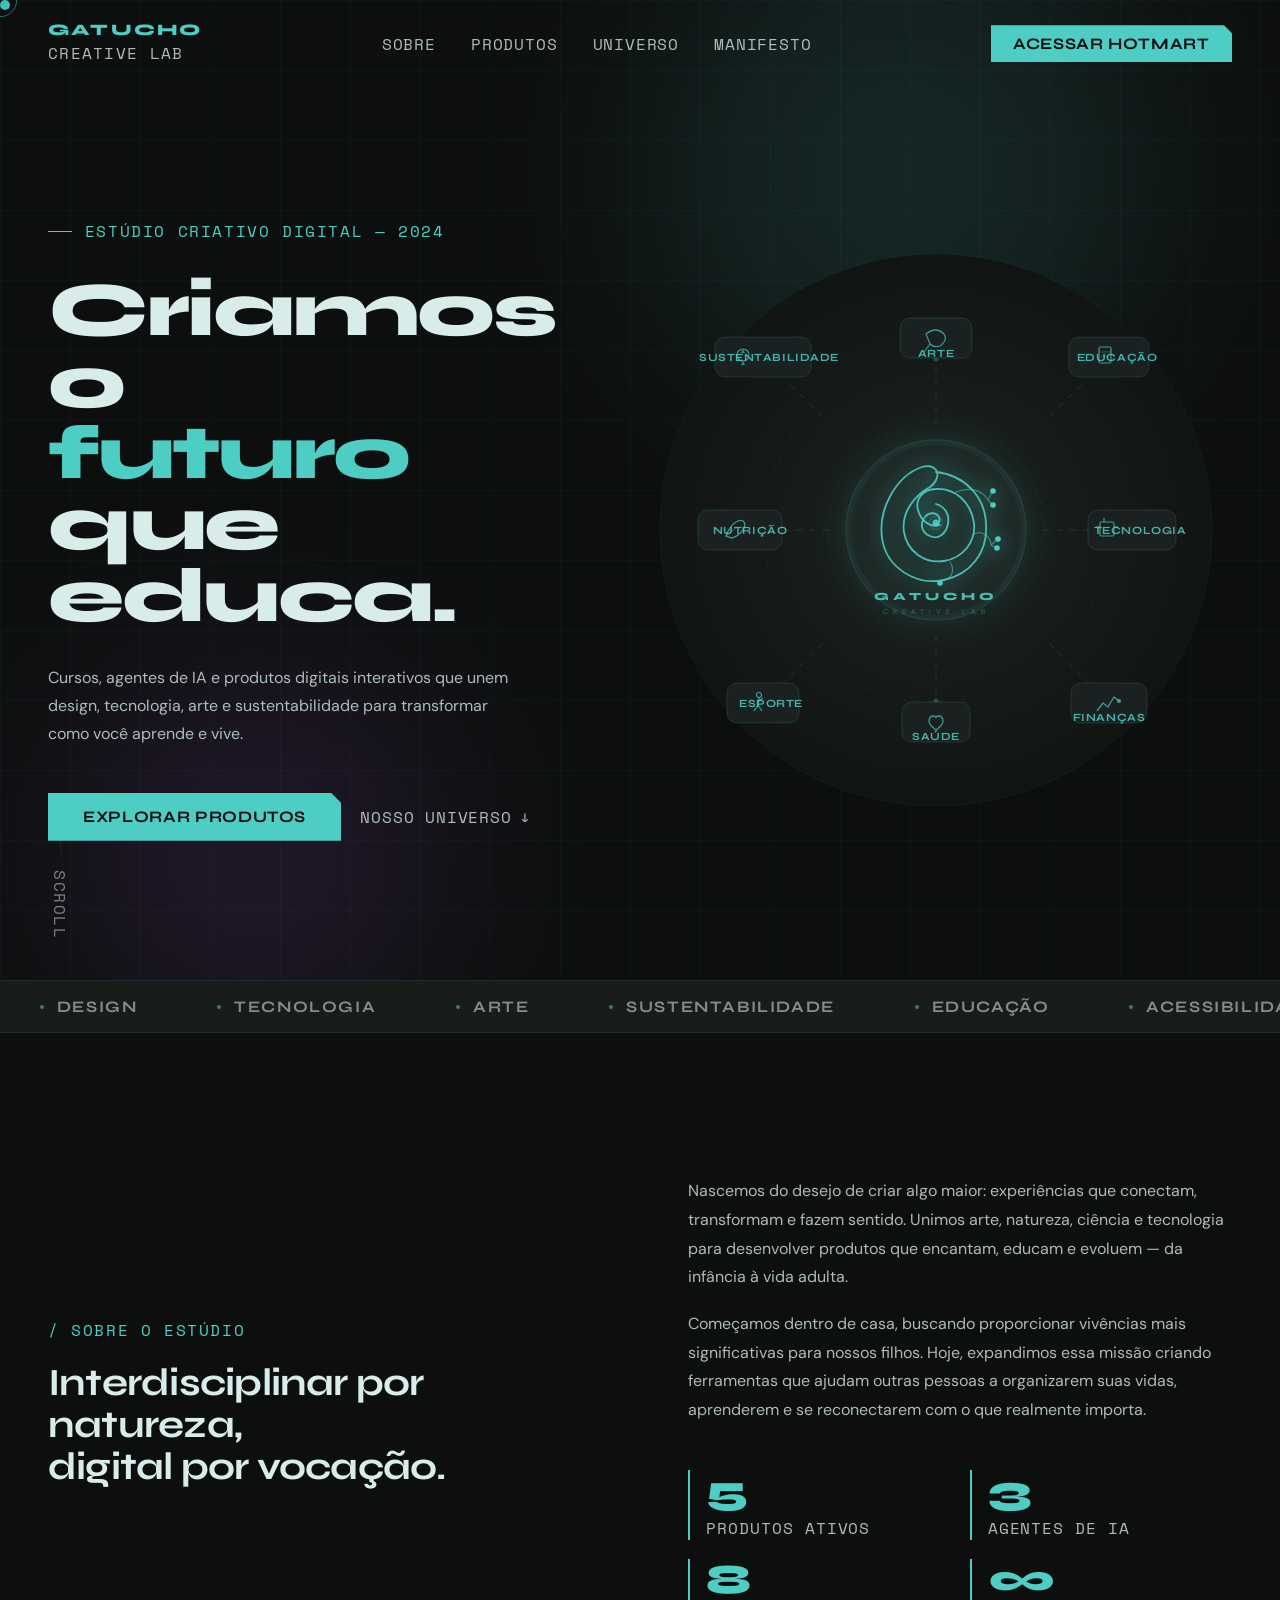
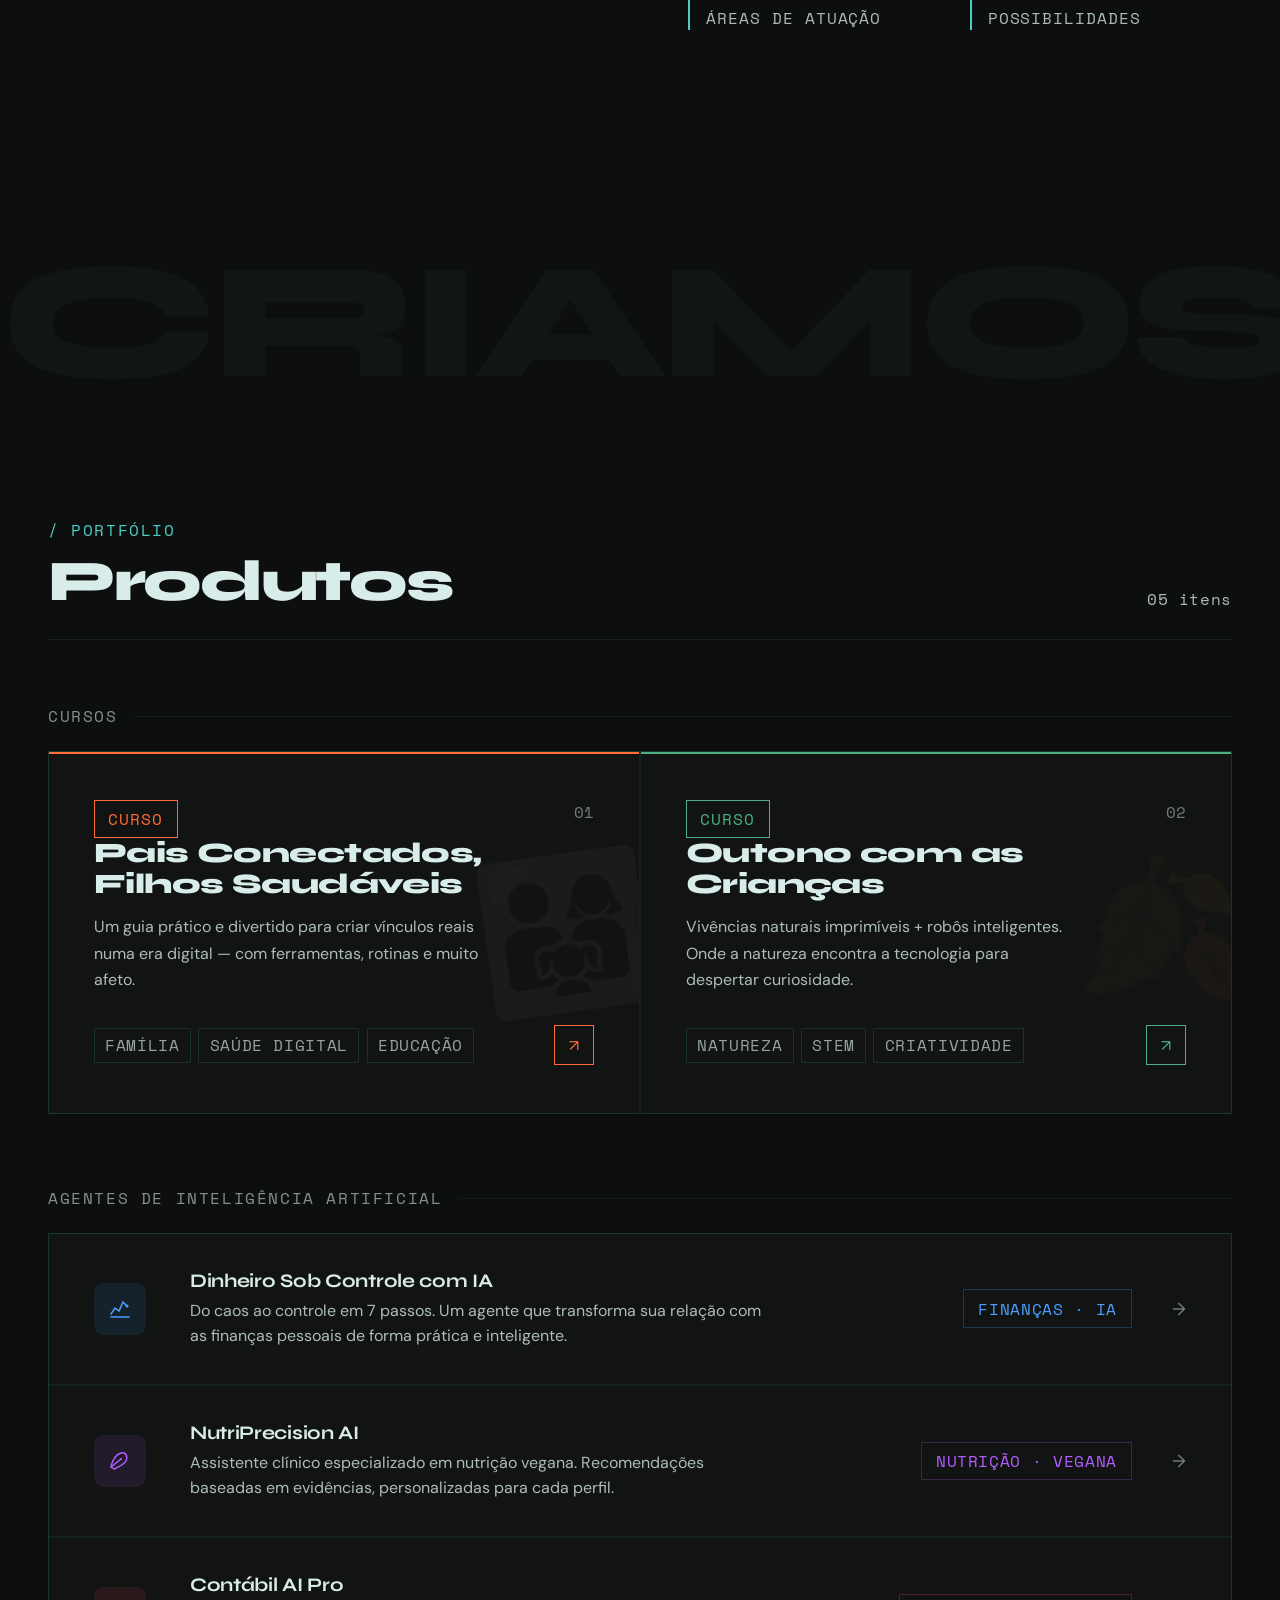
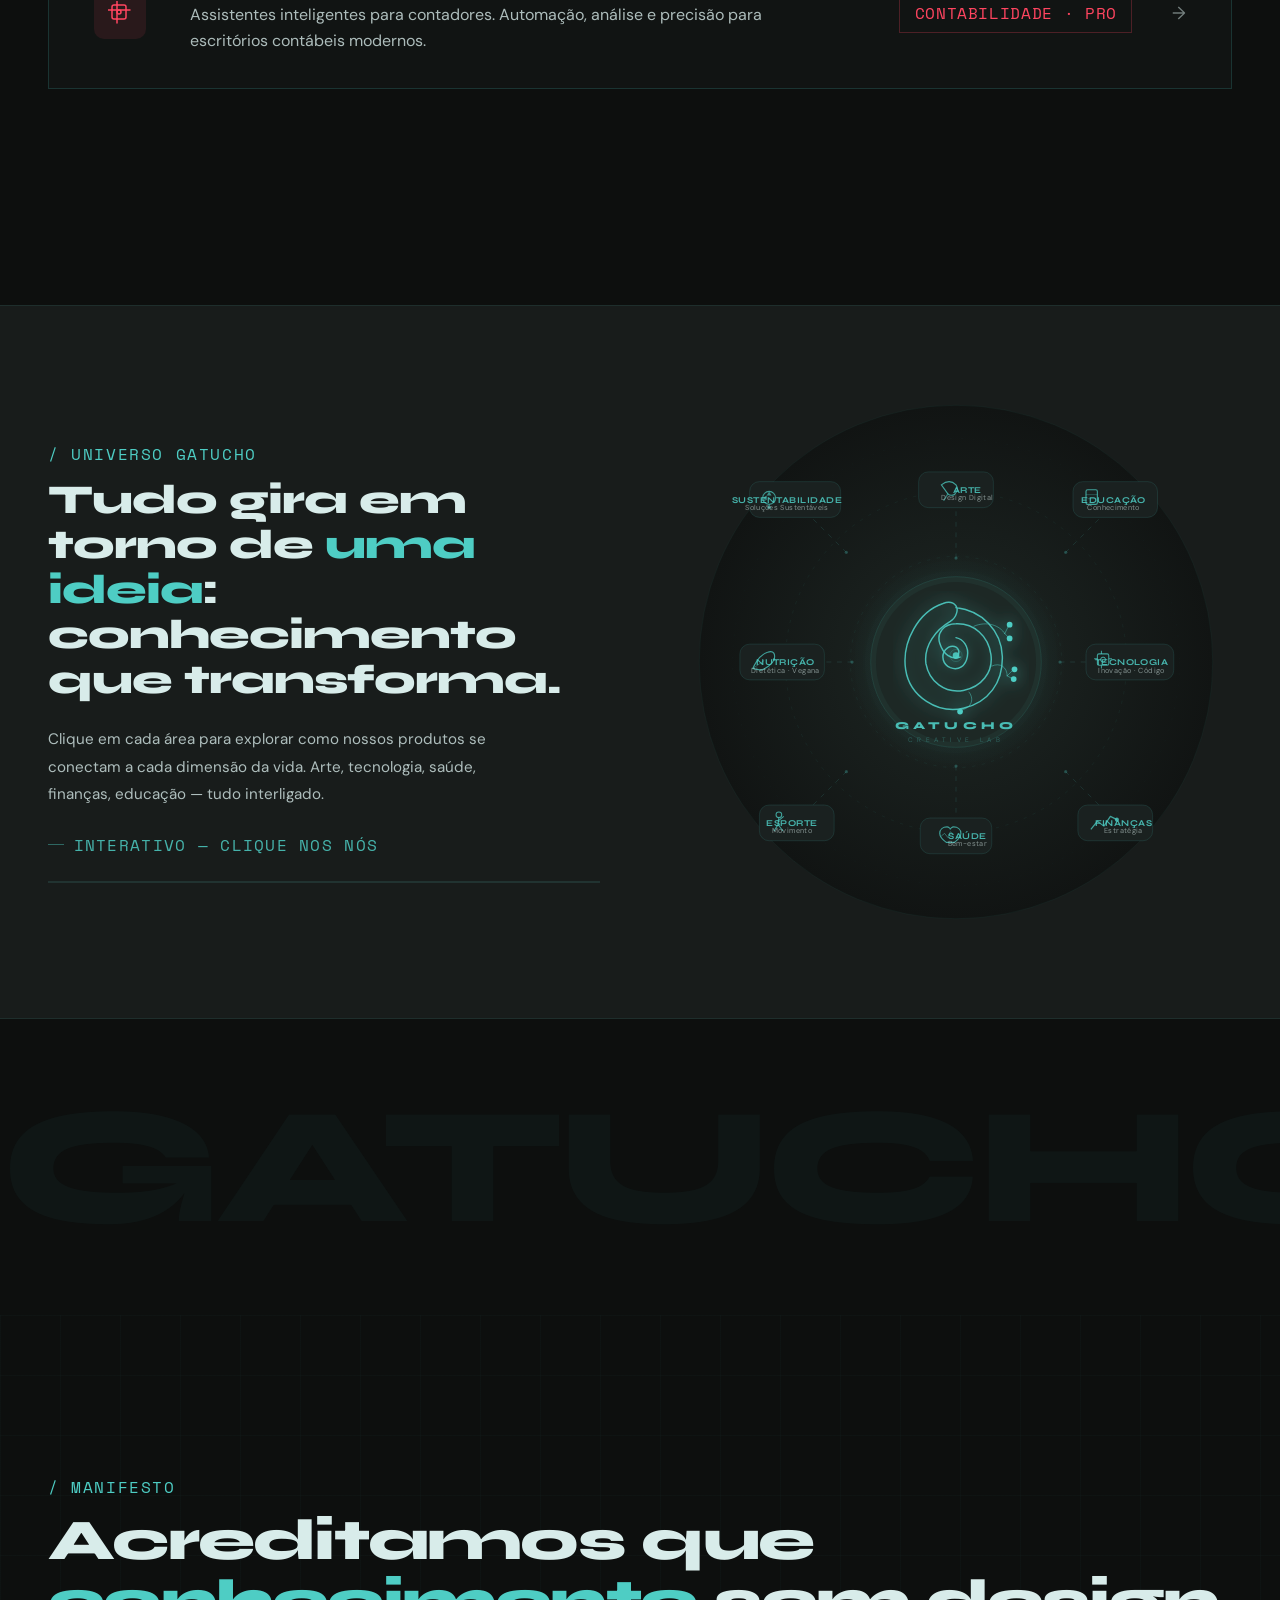
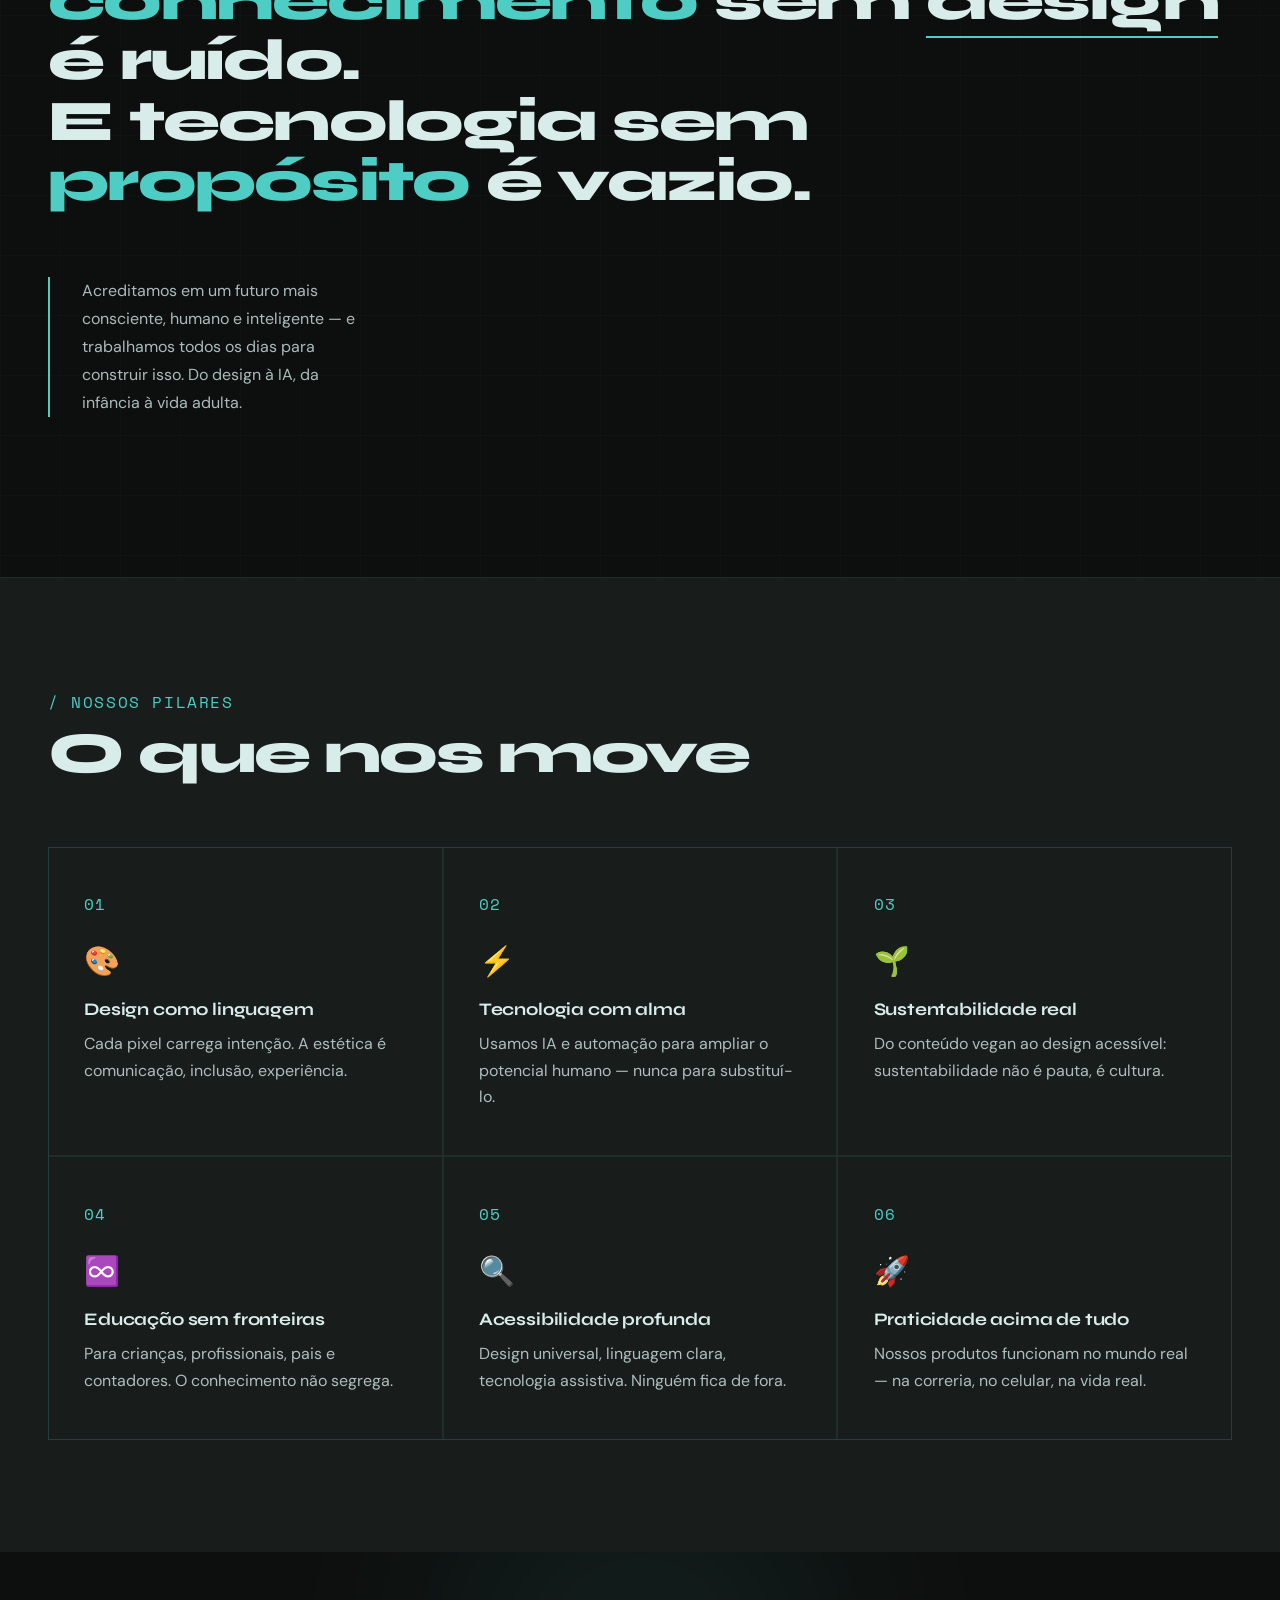
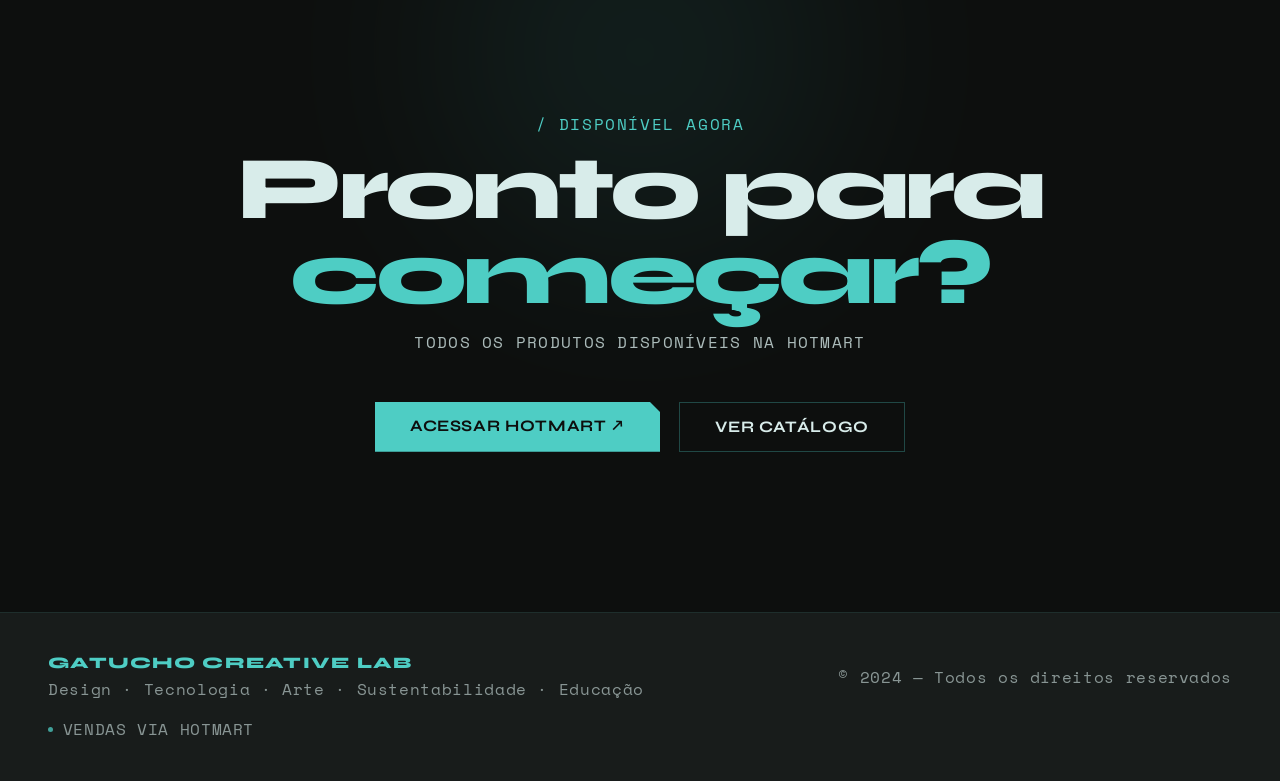
==== index.html @ 3cdfa5bd "Add files via upload" ====
<!DOCTYPE html>
<html lang="pt-BR">
<head>
<meta charset="UTF-8">
<meta name="viewport" content="width=device-width, initial-scale=1.0">
<link rel="icon" type="image/svg+xml" href="favicon.svg">
<title>Gatucho Creative Lab — Design · Tecnologia · Educação</title>
<link href="https://fonts.googleapis.com/css2?family=Syne:wght@400;600;700;800&family=DM+Sans:ital,opsz,wght@0,9..40,300;0,9..40,400;0,9..40,500;1,9..40,300&family=Space+Mono:wght@400;700&display=swap" rel="stylesheet">
<link rel="stylesheet" href="style.css">
<link rel="stylesheet" href="admin.css">
</head>
<body>

<!-- CURSOR -->
<div id="cur"></div>
<div id="cur-ring"></div>

<!-- NAV -->
<nav id="nav">
  <a href="#" class="nav-logo">
    <span class="nav-logo-name">Gatucho</span>
    <span class="nav-logo-sub">Creative Lab</span>
  </a>
  <ul class="nav-links">
    <li><a href="#sobre">Sobre</a></li>
    <li><a href="#produtos">Produtos</a></li>
    <li><a href="#universo">Universo</a></li>
    <li><a href="#manifesto">Manifesto</a></li>
  </ul>
  <a href="https://hotmart.com/pt-br/club/gatucho-estudio-criativo" target="_blank" class="nav-cta">Acessar Hotmart</a>
</nav>

<!-- ═══════════════════════════════════════ HERO ═══ -->
<section class="hero">
  <div class="hero-orb hero-orb-1"></div>
  <div class="hero-orb hero-orb-2"></div>

  <div class="hero-text">
    <p class="hero-eyebrow">Estúdio Criativo Digital — 2024</p>
    <h1 class="hero-h1">
      Criamos o<br>
      <em>futuro</em>
      que educa.
    </h1>
    <p class="hero-p">Cursos, agentes de IA e produtos digitais interativos que unem design, tecnologia, arte e sustentabilidade para transformar como você aprende e vive.</p>
    <div class="hero-actions">
      <a href="#produtos" class="btn-primary">Explorar Produtos</a>
      <a href="#universo" class="btn-ghost">Nosso Universo</a>
    </div>
  </div>

  <!-- HERO MINI ORBITAL -->
  <div class="hero-orbital-wrap">
    <svg viewBox="0 0 560 560" xmlns="http://www.w3.org/2000/svg" id="heroSvg">
      <defs>
        <filter id="hglow"><feGaussianBlur stdDeviation="10" result="b"/><feMerge><feMergeNode in="b"/><feMergeNode in="SourceGraphic"/></feMerge></filter>
        <filter id="hglow2"><feGaussianBlur stdDeviation="16" result="b"/><feMerge><feMergeNode in="b"/><feMergeNode in="SourceGraphic"/></feMerge></filter>
        <radialGradient id="hbg" cx="50%" cy="50%" r="50%">
          <stop offset="0%" stop-color="#1c2421"/>
          <stop offset="100%" stop-color="#111413"/>
        </radialGradient>
        <radialGradient id="hglow-r" cx="50%" cy="50%" r="50%">
          <stop offset="0%" stop-color="#4ECDC4" stop-opacity=".12"/>
          <stop offset="100%" stop-color="#4ECDC4" stop-opacity="0"/>
        </radialGradient>
      </defs>

      <circle cx="280" cy="280" r="276" fill="url(#hbg)" stroke="rgba(78,205,196,.06)" stroke-width="1"/>
      <circle cx="280" cy="280" r="108" class="o-ring o-ring-pulse"/>
      <circle cx="280" cy="280" r="172" class="o-ring o-ring-pulse2"/>
      <circle cx="280" cy="280" r="230" fill="none" stroke="rgba(78,205,196,.03)" stroke-width="1" stroke-dasharray="2 10"/>
      <circle cx="280" cy="280" r="116" fill="url(#hglow-r)"/>

      <!-- circuit lines hero — 8 nodes -->
      <line x1="280" y1="174" x2="280" y2="112" class="o-circ-line flow" id="hl0"/>
      <circle cx="280" cy="109" r="2.5" class="o-circ-dot o-blink" id="hd0"/>
      <line x1="394" y1="166" x2="440" y2="120" class="o-circ-line flow" id="hl1"/>
      <circle cx="442" cy="118" r="2.5" class="o-circ-dot o-blink" id="hd1" style="animation-delay:.4s"/>
      <line x1="388" y1="280" x2="450" y2="280" class="o-circ-line flow" id="hl2"/>
      <circle cx="453" cy="280" r="2.5" class="o-circ-dot o-blink" id="hd2" style="animation-delay:.8s"/>
      <line x1="394" y1="394" x2="440" y2="440" class="o-circ-line flow" id="hl3"/>
      <circle cx="442" cy="442" r="2.5" class="o-circ-dot o-blink" id="hd3" style="animation-delay:1.2s"/>
      <line x1="280" y1="386" x2="280" y2="448" class="o-circ-line flow" id="hl4"/>
      <circle cx="280" cy="451" r="2.5" class="o-circ-dot o-blink" id="hd4" style="animation-delay:1.6s"/>
      <line x1="166" y1="394" x2="120" y2="440" class="o-circ-line flow" id="hl5"/>
      <circle cx="118" cy="442" r="2.5" class="o-circ-dot o-blink" id="hd5" style="animation-delay:2s"/>
      <line x1="172" y1="280" x2="110" y2="280" class="o-circ-line flow" id="hl6"/>
      <circle cx="107" cy="280" r="2.5" class="o-circ-dot o-blink" id="hd6" style="animation-delay:2.4s"/>
      <line x1="166" y1="166" x2="120" y2="120" class="o-circ-line flow" id="hl7"/>
      <circle cx="118" cy="118" r="2.5" class="o-circ-dot o-blink" id="hd7" style="animation-delay:2.8s"/>

      <!-- 8 mini nodes on hero — clickable, link to orbital section -->
      <!-- Arte top -->
      <g class="node-g" data-id="0" id="hn0" transform="translate(280,88)" onclick="goOrbital(0)">
        <rect x="-36" y="-20" width="72" height="40" rx="10" class="node-pill"/>
        <!-- brush -->
        <path d="M-10,-4 Q0,-12 8,-4 Q12,2 4,8 Q-2,10 -6,6 Z" fill="none" stroke="#4ECDC4" stroke-width="1.2" opacity=".7"/>
        <line x1="-6" y1="6" x2="-12" y2="14" stroke="#4ECDC4" stroke-width="1.4" stroke-linecap="round" opacity=".5"/>
        <text x="0" y="19" class="node-lbl" font-size="7.5">Arte</text>
      </g>
      <!-- Educação top-right -->
      <g class="node-g" data-id="1" id="hn1" transform="translate(453,107)" onclick="goOrbital(1)">
        <rect x="-40" y="-20" width="80" height="40" rx="10" class="node-pill"/>
        <rect x="-10" y="-10" width="12" height="16" rx="1.5" fill="none" stroke="#4ECDC4" stroke-width="1.2" opacity=".7"/>
        <line x1="-10" y1="-5" x2="2" y2="-5" stroke="#4ECDC4" stroke-width=".8" opacity=".4"/>
        <line x1="-8" y1="-1" x2="0" y2="-1" stroke="#4ECDC4" stroke-width=".8" opacity=".4"/>
        <text x="8" y="4" class="node-lbl" font-size="7.5">Educação</text>
      </g>
      <!-- Tecnologia right -->
      <g class="node-g" data-id="2" id="hn2" transform="translate(476,280)" onclick="goOrbital(2)">
        <rect x="-44" y="-20" width="88" height="40" rx="10" class="node-pill"/>
        <rect x="-32" y="-8" width="14" height="14" rx="1.5" fill="none" stroke="#4ECDC4" stroke-width="1.2" opacity=".7"/>
        <line x1="-36" y1="-3" x2="-32" y2="-3" stroke="#4ECDC4" stroke-width="1.2" opacity=".7"/>
        <line x1="-18" y1="-3" x2="-14" y2="-3" stroke="#4ECDC4" stroke-width="1.2" opacity=".7"/>
        <line x1="-28" y1="-12" x2="-28" y2="-8" stroke="#4ECDC4" stroke-width="1.2" opacity=".7"/>
        <text x="8" y="4" class="node-lbl" font-size="7">Tecnologia</text>
      </g>
      <!-- Finanças bottom-right -->
      <g class="node-g" data-id="3" id="hn3" transform="translate(453,453)" onclick="goOrbital(3)">
        <rect x="-38" y="-20" width="76" height="40" rx="10" class="node-pill"/>
        <polyline points="-12,8 -6,0 -1,4 5,-6 10,-2" fill="none" stroke="#4ECDC4" stroke-width="1.3" stroke-linejoin="round" opacity=".7"/>
        <circle cx="10" cy="-2" r="2" fill="#4ECDC4" opacity=".7"/>
        <text x="0" y="18" class="node-lbl" font-size="7.5">Finanças</text>
      </g>
      <!-- Saúde bottom -->
      <g class="node-g" data-id="4" id="hn4" transform="translate(280,472)" onclick="goOrbital(4)">
        <rect x="-34" y="-20" width="68" height="40" rx="10" class="node-pill"/>
        <path d="M0,8 C0,8 -7,3 -7,-1 C-7,-4 -5,-6 -2,-6 C-1,-6 0,-5 0,-4 C0,-5 1,-6 2,-6 C5,-6 7,-4 7,-1 C7,3 0,8 0,8Z" fill="none" stroke="#4ECDC4" stroke-width="1.3" opacity=".7"/>
        <text x="0" y="18" class="node-lbl" font-size="7.5">Saúde</text>
      </g>
      <!-- Esporte bottom-left -->
      <g class="node-g" data-id="5" id="hn5" transform="translate(107,453)" onclick="goOrbital(5)">
        <rect x="-36" y="-20" width="72" height="40" rx="10" class="node-pill"/>
        <circle cx="-4" cy="-8" r="2.5" fill="none" stroke="#4ECDC4" stroke-width="1.2" opacity=".7"/>
        <line x1="-4" y1="-5.5" x2="-5" y2="2" stroke="#4ECDC4" stroke-width="1.3" opacity=".7"/>
        <line x1="-5" y1="2" x2="-9" y2="8" stroke="#4ECDC4" stroke-width="1.3" opacity=".7"/>
        <line x1="-5" y1="2" x2="-1" y2="8" stroke="#4ECDC4" stroke-width="1.3" opacity=".7"/>
        <line x1="-4" y1="-2" x2="0" y2="-5" stroke="#4ECDC4" stroke-width="1.3" opacity=".7"/>
        <text x="8" y="4" class="node-lbl" font-size="7.5">Esporte</text>
      </g>
      <!-- Nutrição left -->
      <g class="node-g" data-id="6" id="hn6" transform="translate(84,280)" onclick="goOrbital(6)">
        <rect x="-42" y="-20" width="84" height="40" rx="10" class="node-pill"/>
        <path d="M-14,6 C-14,6 -10,-6 -2,-9 C4,-11 6,-7 4,-2 C2,3 -4,7 -8,8 Z" fill="none" stroke="#4ECDC4" stroke-width="1.3" opacity=".7"/>
        <line x1="-14" y1="6" x2="-4" y2="-2" stroke="#4ECDC4" stroke-width=".9" opacity=".5"/>
        <text x="10" y="4" class="node-lbl" font-size="7">Nutrição</text>
      </g>
      <!-- Sustentabilidade top-left -->
      <g class="node-g" data-id="7" id="hn7" transform="translate(107,107)" onclick="goOrbital(7)">
        <rect x="-48" y="-20" width="96" height="40" rx="10" class="node-pill"/>
        <circle cx="-20" cy="-2" r="6" fill="none" stroke="#4ECDC4" stroke-width="1.2" opacity=".7"/>
        <path d="M-20,-8 L-18,-4 L-22,-4 Z" fill="#4ECDC4" opacity=".6"/>
        <path d="M-20,4 L-22,8 L-18,8 Z" fill="#4ECDC4" opacity=".6"/>
        <text x="6" y="4" class="node-lbl" font-size="6.5">Sustentabilidade</text>
      </g>

      <!-- CENTER LOGO -->
      <g class="logo-float" id="heroLogo">
        <circle cx="280" cy="280" r="90" class="logo-shell-c"/>
        <circle cx="280" cy="280" r="88" fill="none" stroke="rgba(78,205,196,.05)" stroke-width="6"/>
        <circle cx="280" cy="280" r="95" fill="#4ECDC4" opacity=".03" filter="url(#hglow2)"/>

        <g transform="translate(280,274)" filter="url(#hglow)">
          <path d="M0,-52 C28,-49 49,-28 50,0 C52,28 35,50 8,56 C-21,62 -50,43 -54,14 C-58,-15 -40,-48 -14,-57 C-7,-59 -3,-58 0,-54 C3,-50 1,-42 -6,-37 C-21,-29 -35,-12 -32,8 C-29,27 -12,40 8,37 C27,34 40,18 38,-1 C35,-22 19,-36 0,-35 C-13,-35 -21,-25 -18,-14 C-15,-3 -6,4 4,1" class="logo-p"/>
          <path d="M20,-32 C35,-38 47,-33 52,-24 M52,-24 L57,-19 M52,-24 L56,-32" class="logo-p-t"/>
          <circle cx="57" cy="-19" r="2.8" class="logo-dot-c"/>
          <circle cx="57" cy="-33" r="2.8" class="logo-dot-c"/>
          <path d="M38,10 C47,6 54,12 55,21 M55,21 L60,24 M55,21 L61,16" class="logo-p-t"/>
          <circle cx="61" cy="24" r="2.8" class="logo-dot-c"/>
          <circle cx="62" cy="15" r="2.8" class="logo-dot-c"/>
          <path d="M14,38 C20,47 15,56 5,57" class="logo-p-t"/>
          <circle cx="4" cy="59" r="2.8" class="logo-dot-c"/>
          <path d="M0,-20 C8,-18 14,-10 12,0 C10,10 2,16 -6,12 C-14,9 -17,0 -11,-7 C-7,-12 0,-12 3,-7 C5,-3 2,1 -1,1" class="logo-p" opacity=".55"/>
          <circle cx="0" cy="-1" r="3.5" fill="#4ECDC4" opacity=".9"/>
          <circle cx="0" cy="-1" r="6.5" fill="none" stroke="#4ECDC4" stroke-width=".7" opacity=".35"/>
        </g>
        <text x="280" y="350" text-anchor="middle" font-family="Syne,sans-serif" font-weight="800" font-size="11" fill="#4ECDC4" letter-spacing="4" opacity=".9">GATUCHO</text>
        <text x="280" y="364" text-anchor="middle" font-family="DM Sans,sans-serif" font-weight="300" font-size="7" fill="#4ECDC4" letter-spacing="5" opacity=".45">CREATIVE LAB</text>
      </g>
    </svg>
  </div>

  <div class="scroll-cue">
    <div class="scroll-bar"></div>
    <span>Scroll</span>
  </div>
</section>

<!-- ═══════ MARQUEE ═══ -->
<div class="marquee">
  <div class="marquee-track">
    <span class="mq-item"><span class="mq-dot"></span>Design</span>
    <span class="mq-item"><span class="mq-dot"></span>Tecnologia</span>
    <span class="mq-item"><span class="mq-dot"></span>Arte</span>
    <span class="mq-item"><span class="mq-dot"></span>Sustentabilidade</span>
    <span class="mq-item"><span class="mq-dot"></span>Educação</span>
    <span class="mq-item"><span class="mq-dot"></span>Acessibilidade</span>
    <span class="mq-item"><span class="mq-dot"></span>Inovação</span>
    <span class="mq-item"><span class="mq-dot"></span>Inteligência Artificial</span>
    <span class="mq-item"><span class="mq-dot"></span>Nutrição</span>
    <span class="mq-item"><span class="mq-dot"></span>Finanças</span>
    <span class="mq-item"><span class="mq-dot"></span>Design</span>
    <span class="mq-item"><span class="mq-dot"></span>Tecnologia</span>
    <span class="mq-item"><span class="mq-dot"></span>Arte</span>
    <span class="mq-item"><span class="mq-dot"></span>Sustentabilidade</span>
    <span class="mq-item"><span class="mq-dot"></span>Educação</span>
    <span class="mq-item"><span class="mq-dot"></span>Acessibilidade</span>
    <span class="mq-item"><span class="mq-dot"></span>Inovação</span>
    <span class="mq-item"><span class="mq-dot"></span>Inteligência Artificial</span>
    <span class="mq-item"><span class="mq-dot"></span>Nutrição</span>
    <span class="mq-item"><span class="mq-dot"></span>Finanças</span>
  </div>
</div>

<!-- ═══════ ABOUT ═══ -->
<section class="about-section" id="sobre">
  <div class="section-wrap">
    <div class="about-grid">
      <div class="rev-l about-left">
        <p class="sec-label">/ sobre o estúdio</p>
        <h2 class="about-headline">Interdisciplinar por natureza,<br>digital por vocação.</h2>
      </div>
      <div class="rev">
        <div class="about-body">
          <p>Nascemos do desejo de criar algo maior: experiências que conectam, transformam e fazem sentido. Unimos arte, natureza, ciência e tecnologia para desenvolver produtos que encantam, educam e evoluem — da infância à vida adulta.</p>
          <p>Começamos dentro de casa, buscando proporcionar vivências mais significativas para nossos filhos. Hoje, expandimos essa missão criando ferramentas que ajudam outras pessoas a organizarem suas vidas, aprenderem e se reconectarem com o que realmente importa.</p>
        </div>
        <div class="stats">
          <div class="stat"><div class="stat-n">5</div><div class="stat-l">Produtos ativos</div></div>
          <div class="stat"><div class="stat-n">3</div><div class="stat-l">Agentes de IA</div></div>
          <div class="stat"><div class="stat-n">8</div><div class="stat-l">Áreas de atuação</div></div>
          <div class="stat"><div class="stat-n">∞</div><div class="stat-l">Possibilidades</div></div>
        </div>
      </div>
    </div>
  </div>
</section>

<!-- PARALLAX 1 -->
<div class="par-text" aria-hidden="true"><div class="par-inner" id="p1">CRIAMOS · EDUCAMOS · TRANSFORMAMOS ·</div></div>

<!-- ═══════ PRODUCTS ═══ -->
<section class="products-section" id="produtos">
  <div class="section-wrap">
    <div class="section-header rev">
      <div>
        <p class="sec-label">/ portfólio</p>
        <h2 class="sec-title">Produtos</h2>
      </div>
      <span class="sec-count">05 itens</span>
    </div>

    <!-- CURSOS -->
    <div class="products-group">
      <p class="group-label">Cursos</p>
      <div class="cursos-grid rev">
        <a href="https://hotmart.com/pt-br/club/gatucho-estudio-criativo/pais-conectados-filhos-saudaveis-um-guia-pratico-e-divertido/U96578138R?off=4kz82uzh" target="_blank" class="curso-card" data-c="pais">
          <div class="cc-bar" style="background:var(--col-pais)"></div>
          <div class="cc-top">
            <span class="cc-badge" style="color:var(--col-pais);border-color:var(--col-pais)">Curso</span>
            <span class="cc-num">01</span>
          </div>
          <div class="cc-emoji">👨‍👩‍👧</div>
          <div>
            <h3 class="cc-title">Pais Conectados,<br>Filhos Saudáveis</h3>
            <p class="cc-desc">Um guia prático e divertido para criar vínculos reais numa era digital — com ferramentas, rotinas e muito afeto.</p>
            <div class="cc-footer">
              <div class="cc-tags">
                <span class="tag">Família</span>
                <span class="tag">Saúde Digital</span>
                <span class="tag">Educação</span>
              </div>
              <div class="cc-arrow" style="border-color:var(--col-pais);color:var(--col-pais)">↗</div>
            </div>
          </div>
        </a>

        <a href="https://go.hotmart.com/T99527076O" target="_blank" class="curso-card" data-c="outono">
          <div class="cc-bar" style="background:var(--col-outono)"></div>
          <div class="cc-top">
            <span class="cc-badge" style="color:var(--col-outono);border-color:var(--col-outono)">Curso</span>
            <span class="cc-num">02</span>
          </div>
          <div class="cc-emoji">🍂</div>
          <div>
            <h3 class="cc-title">Outono com as Crianças</h3>
            <p class="cc-desc">Vivências naturais imprimíveis + robôs inteligentes. Onde a natureza encontra a tecnologia para despertar curiosidade.</p>
            <div class="cc-footer">
              <div class="cc-tags">
                <span class="tag">Natureza</span>
                <span class="tag">STEM</span>
                <span class="tag">Criatividade</span>
              </div>
              <div class="cc-arrow" style="border-color:var(--col-outono);color:var(--col-outono)">↗</div>
            </div>
          </div>
        </a>
      </div>
    </div>

    <!-- AGENTES -->
    <div class="products-group">
      <p class="group-label">Agentes de Inteligência Artificial</p>
      <div class="agentes-grid rev">

        <a href="https://go.hotmart.com/S105379989Y" target="_blank" class="agente-card" data-c="dinheiro">
          <div class="ag-icon" style="background:rgba(74,158,255,.1)">
            <svg viewBox="0 0 24 24" fill="none" stroke="#4A9EFF" stroke-width="1.5" stroke-linecap="round">
              <polyline points="3,17 7,11 11,14 15,5 19,9"/><circle cx="19" cy="9" r="1.5" fill="#4A9EFF" stroke="none"/>
              <line x1="3" y1="20" x2="21" y2="20"/>
            </svg>
          </div>
          <div>
            <div class="ag-name">Dinheiro Sob Controle com IA</div>
            <div class="ag-desc">Do caos ao controle em 7 passos. Um agente que transforma sua relação com as finanças pessoais de forma prática e inteligente.</div>
          </div>
          <span class="ag-badge" style="color:var(--col-dinheiro);border-color:rgba(74,158,255,.25)">Finanças · IA</span>
          <span class="ag-arrow">→</span>
        </a>

        <a href="https://go.hotmart.com/K105381213J" target="_blank" class="agente-card" data-c="nutri">
          <div class="ag-icon" style="background:rgba(180,94,255,.1)">
            <svg viewBox="0 0 24 24" fill="none" stroke="#B45EFF" stroke-width="1.5" stroke-linecap="round">
              <path d="M3,18 C3,18 5,6 13,4 C18,3 20,7 18,12 C16,16 10,18 6,20 Z"/>
              <line x1="3" y1="18" x2="13" y2="10"/>
              <circle cx="13" cy="10" r="1" fill="#B45EFF" stroke="none"/>
            </svg>
          </div>
          <div>
            <div class="ag-name">NutriPrecision AI</div>
            <div class="ag-desc">Assistente clínico especializado em nutrição vegana. Recomendações baseadas em evidências, personalizadas para cada perfil.</div>
          </div>
          <span class="ag-badge" style="color:var(--col-nutri);border-color:rgba(180,94,255,.25)">Nutrição · Vegana</span>
          <span class="ag-arrow">→</span>
        </a>

        <a href="https://go.hotmart.com/K105381900I" target="_blank" class="agente-card" data-c="contabil">
          <div class="ag-icon" style="background:rgba(255,69,96,.1)">
            <svg viewBox="0 0 24 24" fill="none" stroke="#FF4560" stroke-width="1.5" stroke-linecap="round">
              <rect x="4" y="4" width="14" height="14" rx="2"/>
              <line x1="4" y1="9" x2="18" y2="9"/><line x1="9" y1="4" x2="9" y2="18"/>
              <line x1="0" y1="9" x2="4" y2="9"/><line x1="18" y1="9" x2="22" y2="9"/>
              <line x1="9" y1="0" x2="9" y2="4"/><line x1="9" y1="18" x2="9" y2="22"/>
              <circle cx="11" cy="11" r="2" fill="none" stroke="#FF4560"/>
            </svg>
          </div>
          <div>
            <div class="ag-name">Contábil AI Pro</div>
            <div class="ag-desc">Assistentes inteligentes para contadores. Automação, análise e precisão para escritórios contábeis modernos.</div>
          </div>
          <span class="ag-badge" style="color:var(--col-contabil);border-color:rgba(255,69,96,.25)">Contabilidade · Pro</span>
          <span class="ag-arrow">→</span>
        </a>

      </div>
    </div>
  </div>
</section>

<!-- ═══════ ORBITAL UNIVERSE SECTION ═══ -->
<section class="orbital-section" id="universo">
  <div class="section-wrap">
    <div class="orbital-inner">

      <!-- LEFT TEXT -->
      <div class="rev-l">
        <p class="sec-label">/ universo gatucho</p>
        <h2 class="orbital-text" style="font-family:'Syne',sans-serif;font-weight:800;font-size:clamp(1.8rem,3.2vw,3.2rem);letter-spacing:-.025em;line-height:1.1;margin-bottom:1.5rem;">
          Tudo gira em torno de <em style="font-style:normal;color:var(--teal)">uma ideia</em>:<br>conhecimento que transforma.
        </h2>
        <p style="font-size:.95rem;line-height:1.8;color:var(--fg-dim);max-width:44ch;">Clique em cada área para explorar como nossos produtos se conectam a cada dimensão da vida. Arte, tecnologia, saúde, finanças, educação — tudo interligado.</p>
        <p class="orbital-hint">Interativo — clique nos nós</p>

        <!-- DRAWER (detail panel inside section) -->
        <div class="o-drawer" id="oDrawer">
          <div class="o-drawer-bar" id="oDrawerBar"></div>
          <span class="o-close" id="oClose">✕</span>
          <div class="o-drawer-inner" id="oDrawerInner"></div>
        </div>
      </div>

      <!-- RIGHT ORBITAL SVG (full) -->
      <div class="orbital-svg-wrap rev">
        <svg viewBox="0 0 640 640" xmlns="http://www.w3.org/2000/svg" id="mainSvg">
          <defs>
            <filter id="mglow"><feGaussianBlur stdDeviation="10" result="b"/><feMerge><feMergeNode in="b"/><feMergeNode in="SourceGraphic"/></feMerge></filter>
            <filter id="mglow2"><feGaussianBlur stdDeviation="18" result="b"/><feMerge><feMergeNode in="b"/><feMergeNode in="SourceGraphic"/></feMerge></filter>
            <radialGradient id="mbg" cx="50%" cy="50%" r="50%">
              <stop offset="0%" stop-color="#1e2724"/>
              <stop offset="100%" stop-color="#111413"/>
            </radialGradient>
            <radialGradient id="mhalo" cx="50%" cy="50%" r="50%">
              <stop offset="0%" stop-color="#4ECDC4" stop-opacity=".14"/>
              <stop offset="100%" stop-color="#4ECDC4" stop-opacity="0"/>
            </radialGradient>
          </defs>

          <circle cx="320" cy="320" r="316" fill="url(#mbg)" stroke="rgba(78,205,196,.06)" stroke-width="1"/>
          <circle cx="320" cy="320" r="130" class="o-ring o-ring-pulse"/>
          <circle cx="320" cy="320" r="210" class="o-ring o-ring-pulse2"/>
          <circle cx="320" cy="320" r="275" fill="none" stroke="rgba(78,205,196,.03)" stroke-width="1" stroke-dasharray="2 12"/>
          <circle cx="320" cy="320" r="136" fill="url(#mhalo)"/>

          <!-- CIRCUIT LINES main -->
          <line x1="320" y1="192" x2="320" y2="112" class="o-circ-line flow" id="ml0"/>
          <circle cx="320" cy="109" r="3" class="o-circ-dot o-blink" id="md0"/>
          <circle cx="320" cy="192" r="2" class="o-circ-dot" style="animation:dblink 2s .3s infinite"/>

          <line x1="455" y1="185" x2="514" y2="126" class="o-circ-line flow" id="ml1"/>
          <circle cx="516" cy="124" r="3" class="o-circ-dot o-blink" id="md1" style="animation-delay:.5s"/>
          <circle cx="455" cy="185" r="2" class="o-circ-dot" style="animation:dblink 2s .7s infinite"/>

          <line x1="448" y1="320" x2="528" y2="320" class="o-circ-line flow" id="ml2"/>
          <circle cx="531" cy="320" r="3" class="o-circ-dot o-blink" id="md2" style="animation-delay:1s"/>
          <circle cx="448" cy="320" r="2" class="o-circ-dot" style="animation:dblink 2s 1.1s infinite"/>

          <line x1="455" y1="455" x2="514" y2="514" class="o-circ-line flow" id="ml3"/>
          <circle cx="516" cy="516" r="3" class="o-circ-dot o-blink" id="md3" style="animation-delay:1.5s"/>
          <circle cx="455" cy="455" r="2" class="o-circ-dot" style="animation:dblink 2s 1.5s infinite"/>

          <line x1="320" y1="448" x2="320" y2="528" class="o-circ-line flow" id="ml4"/>
          <circle cx="320" cy="531" r="3" class="o-circ-dot o-blink" id="md4" style="animation-delay:2s"/>
          <circle cx="320" cy="448" r="2" class="o-circ-dot" style="animation:dblink 2s 1.9s infinite"/>

          <line x1="185" y1="455" x2="126" y2="514" class="o-circ-line flow" id="ml5"/>
          <circle cx="124" cy="516" r="3" class="o-circ-dot o-blink" id="md5" style="animation-delay:2.5s"/>
          <circle cx="185" cy="455" r="2" class="o-circ-dot" style="animation:dblink 2s 2.3s infinite"/>

          <line x1="192" y1="320" x2="112" y2="320" class="o-circ-line flow" id="ml6"/>
          <circle cx="109" cy="320" r="3" class="o-circ-dot o-blink" id="md6" style="animation-delay:3s"/>
          <circle cx="192" cy="320" r="2" class="o-circ-dot" style="animation:dblink 2s 2.7s infinite"/>

          <line x1="185" y1="185" x2="126" y2="126" class="o-circ-line flow" id="ml7"/>
          <circle cx="124" cy="124" r="3" class="o-circ-dot o-blink" id="md7" style="animation-delay:3.5s"/>
          <circle cx="185" cy="185" r="2" class="o-circ-dot" style="animation:dblink 2s 3.1s infinite"/>

          <!-- NODES main — 8 nodes, radius ~210 from center 320,320 -->
          <!-- Top: (320,110) -->
          <g class="node-g" data-id="0" id="mn0" transform="translate(320,108)">
            <rect x="-46" y="-22" width="92" height="44" rx="12" class="node-pill"/>
            <path d="M-18,-6 Q-8,-14 0,-6 Q4,0 -2,6 Q-7,8 -10,5 Z" fill="none" stroke="#4ECDC4" stroke-width="1.4" opacity=".75"/>
            <line x1="-10" y1="5" x2="-15" y2="13" stroke="#4ECDC4" stroke-width="1.6" stroke-linecap="round" opacity=".5"/>
            <text x="14" y="4" class="node-lbl">Arte</text>
            <text x="14" y="13" class="node-sub">Design Digital</text>
          </g>

          <!-- Top-right: (514,126) -->
          <g class="node-g" data-id="1" id="mn1" transform="translate(516,120)">
            <rect x="-52" y="-22" width="104" height="44" rx="12" class="node-pill"/>
            <rect x="-36" y="-12" width="14" height="18" rx="2" fill="none" stroke="#4ECDC4" stroke-width="1.4" opacity=".75"/>
            <line x1="-36" y1="-6" x2="-22" y2="-6" stroke="#4ECDC4" stroke-width=".9" opacity=".4"/>
            <line x1="-34" y1="-1" x2="-24" y2="-1" stroke="#4ECDC4" stroke-width=".9" opacity=".4"/>
            <line x1="-32" y1="4" x2="-26" y2="4" stroke="#4ECDC4" stroke-width=".9" opacity=".4"/>
            <text x="-2" y="4" class="node-lbl">Educação</text>
            <text x="-2" y="13" class="node-sub">Conhecimento</text>
          </g>

          <!-- Right: (530,320) -->
          <g class="node-g" data-id="2" id="mn2" transform="translate(534,320)">
            <rect x="-54" y="-22" width="108" height="44" rx="12" class="node-pill"/>
            <rect x="-40" y="-10" width="14" height="14" rx="2" fill="none" stroke="#4ECDC4" stroke-width="1.3" opacity=".75"/>
            <line x1="-44" y1="-4" x2="-40" y2="-4" stroke="#4ECDC4" stroke-width="1.3" opacity=".7"/>
            <line x1="-26" y1="-4" x2="-22" y2="-4" stroke="#4ECDC4" stroke-width="1.3" opacity=".7"/>
            <line x1="-35" y1="-14" x2="-35" y2="-10" stroke="#4ECDC4" stroke-width="1.3" opacity=".7"/>
            <line x1="-35" y1="4" x2="-35" y2="8" stroke="#4ECDC4" stroke-width="1.3" opacity=".7"/>
            <circle cx="-33" cy="-3" r="3" fill="none" stroke="#4ECDC4" stroke-width="1"/>
            <text x="2" y="4" class="node-lbl">Tecnologia</text>
            <text x="2" y="13" class="node-sub">Inovação · Código</text>
          </g>

          <!-- Bottom-right: (514,514) -->
          <g class="node-g" data-id="3" id="mn3" transform="translate(516,518)">
            <rect x="-46" y="-22" width="92" height="44" rx="12" class="node-pill"/>
            <polyline points="-30,8 -22,-2 -14,4 -6,-8 2,-4" fill="none" stroke="#4ECDC4" stroke-width="1.5" stroke-linejoin="round" opacity=".75"/>
            <circle cx="2" cy="-4" r="2.5" fill="#4ECDC4" opacity=".8"/>
            <text x="10" y="4" class="node-lbl">Finanças</text>
            <text x="10" y="13" class="node-sub">Estratégia</text>
          </g>

          <!-- Bottom: (320,530) -->
          <g class="node-g" data-id="4" id="mn4" transform="translate(320,534)">
            <rect x="-44" y="-22" width="88" height="44" rx="12" class="node-pill"/>
            <path d="M-12,8 C-12,8 -20,2 -20,-3 C-20,-8 -16,-11 -11,-11 C-9,-11 -7,-9 -7,-8 C-7,-9 -5,-11 -3,-11 C2,-11 6,-8 6,-3 C6,2 -2,8 -2,8 Z" fill="none" stroke="#4ECDC4" stroke-width="1.4" opacity=".75"/>
            <polyline points="-18,0 -14,-3 -10,2 -7,-5 -3,-2" fill="none" stroke="#4ECDC4" stroke-width=".9" opacity=".6"/>
            <text x="14" y="4" class="node-lbl">Saúde</text>
            <text x="14" y="13" class="node-sub">Bem-estar</text>
          </g>

          <!-- Bottom-left: (126,514) -->
          <g class="node-g" data-id="5" id="mn5" transform="translate(124,518)">
            <rect x="-46" y="-22" width="92" height="44" rx="12" class="node-pill"/>
            <circle cx="-22" cy="-10" r="3.5" fill="none" stroke="#4ECDC4" stroke-width="1.3" opacity=".75"/>
            <line x1="-22" y1="-6.5" x2="-23" y2="2" stroke="#4ECDC4" stroke-width="1.4" opacity=".75"/>
            <line x1="-23" y1="2" x2="-28" y2="10" stroke="#4ECDC4" stroke-width="1.4" opacity=".75"/>
            <line x1="-23" y1="2" x2="-17" y2="10" stroke="#4ECDC4" stroke-width="1.4" opacity=".75"/>
            <line x1="-22" y1="-3" x2="-16" y2="-8" stroke="#4ECDC4" stroke-width="1.4" opacity=".75"/>
            <text x="-6" y="4" class="node-lbl">Esporte</text>
            <text x="-6" y="13" class="node-sub">Movimento</text>
          </g>

          <!-- Left: (110,320) -->
          <g class="node-g" data-id="6" id="mn6" transform="translate(106,320)">
            <rect x="-52" y="-22" width="104" height="44" rx="12" class="node-pill"/>
            <path d="M-36,8 C-36,8 -30,-8 -18,-12 C-10,-15 -8,-9 -10,-3 C-12,3 -20,8 -26,10 Z" fill="none" stroke="#4ECDC4" stroke-width="1.4" opacity=".75"/>
            <line x1="-36" y1="8" x2="-22" y2="-2" stroke="#4ECDC4" stroke-width="1" opacity=".5"/>
            <circle cx="-10" cy="-3" r="1.5" fill="#4ECDC4" opacity=".6"/>
            <text x="4" y="4" class="node-lbl">Nutrição</text>
            <text x="4" y="13" class="node-sub">Dietética · Vegana</text>
          </g>

          <!-- Top-left: (126,126) -->
          <g class="node-g" data-id="7" id="mn7" transform="translate(122,120)">
            <rect x="-56" y="-22" width="112" height="44" rx="12" class="node-pill"/>
            <circle cx="-32" cy="-2" r="8" fill="none" stroke="#4ECDC4" stroke-width="1.3" opacity=".7"/>
            <path d="M-32,-10 L-29,-5 L-35,-5 Z" fill="#4ECDC4" opacity=".65"/>
            <path d="M-32,6 L-35,11 L-29,11 Z" fill="#4ECDC4" opacity=".65"/>
            <path d="M-40,-2 L-35,1 L-35,-5 Z" fill="#4ECDC4" opacity=".65"/>
            <text x="-10" y="4" class="node-lbl">Sustentabilidade</text>
            <text x="-10" y="13" class="node-sub">Soluções Sustentáveis</text>
          </g>

          <!-- CENTER LOGO (main) -->
          <g class="logo-float" id="mainLogo" style="cursor:pointer" onclick="openManifesto()">
            <circle cx="320" cy="320" r="105" class="logo-shell-c"/>
            <circle cx="320" cy="320" r="102" fill="none" stroke="rgba(78,205,196,.05)" stroke-width="7"/>
            <circle cx="320" cy="320" r="112" fill="#4ECDC4" opacity=".025" filter="url(#mglow2)"/>

            <g transform="translate(320,313)" filter="url(#mglow)">
              <path d="M0,-60 C32,-56 56,-32 57,0 C58,32 40,57 9,64 C-22,71 -57,50 -62,16 C-67,-18 -46,-55 -16,-65 C-8,-68 -3,-66 0,-62 C3,-58 1,-48 -7,-43 C-24,-33 -40,-14 -37,9 C-33,31 -14,46 9,42 C31,38 46,20 43,-2 C40,-25 22,-41 0,-40 C-15,-40 -24,-29 -20,-16 C-16,-3 -6,5 5,1" class="logo-p"/>
              <path d="M22,-37 C38,-44 54,-38 60,-28 M60,-28 L66,-22 M60,-28 L65,-38" class="logo-p-t"/>
              <circle cx="66" cy="-22" r="3.5" class="logo-dot-c"/>
              <circle cx="66" cy="-39" r="3.5" class="logo-dot-c"/>
              <path d="M44,12 C55,7 63,14 63,24 M63,24 L70,28 M63,24 L70,17" class="logo-p-t"/>
              <circle cx="71" cy="28" r="3.5" class="logo-dot-c"/>
              <circle cx="72" cy="16" r="3.5" class="logo-dot-c"/>
              <path d="M16,44 C24,54 17,65 6,66" class="logo-p-t"/>
              <circle cx="5" cy="68" r="3.5" class="logo-dot-c"/>
              <path d="M0,-23 C9,-21 16,-12 14,0 C12,12 3,18 -7,14 C-16,10 -19,0 -13,-8 C-8,-14 0,-14 3,-8 C5,-4 2,2 -1,2" class="logo-p" opacity=".6"/>
              <circle cx="0" cy="-1" r="4" fill="#4ECDC4" opacity=".9"/>
              <circle cx="0" cy="-1" r="7.5" fill="none" stroke="#4ECDC4" stroke-width=".8" opacity=".3"/>
            </g>
            <text x="320" y="402" text-anchor="middle" font-family="Syne,sans-serif" font-weight="800" font-size="13" fill="#4ECDC4" letter-spacing="5" opacity=".9">GATUCHO</text>
            <text x="320" y="418" text-anchor="middle" font-family="DM Sans,sans-serif" font-weight="300" font-size="8" fill="#4ECDC4" letter-spacing="5.5" opacity=".4">CREATIVE LAB</text>
          </g>
        </svg>
      </div>
    </div>
  </div>
</section>

<!-- PARALLAX 2 -->
<div class="par-text" aria-hidden="true"><div class="par-inner" id="p2">GATUCHO · CRIATIVO · LAB ·</div></div>

<!-- ═══════ MANIFESTO ═══ -->
<section class="manifesto-section" id="manifesto">
  <div class="manifesto-bg"></div>
  <div class="section-wrap">
    <div class="rev">
      <p class="sec-label">/ manifesto</p>
      <blockquote class="manifesto-q">
        Acreditamos que <em>conhecimento</em> sem <span class="ul">design</span> é ruído.<br>
        E tecnologia sem <em>propósito</em> é vazio.
      </blockquote>
    </div>
    <div class="manifesto-aside rev">
      Acreditamos em um futuro mais consciente, humano e inteligente — e trabalhamos todos os dias para construir isso. Do design à IA, da infância à vida adulta.
    </div>
  </div>
</section>

<!-- ═══════ PILLARS ═══ -->
<section class="pillars-section">
  <div class="section-wrap">
    <div class="rev">
      <p class="sec-label">/ nossos pilares</p>
      <h2 class="sec-title">O que nos move</h2>
    </div>
    <div class="pillars-grid rev">
      <div class="pillar"><div class="pillar-n">01</div><span class="pillar-icon">🎨</span><div class="pillar-name">Design como linguagem</div><p class="pillar-desc">Cada pixel carrega intenção. A estética é comunicação, inclusão, experiência.</p></div>
      <div class="pillar"><div class="pillar-n">02</div><span class="pillar-icon">⚡</span><div class="pillar-name">Tecnologia com alma</div><p class="pillar-desc">Usamos IA e automação para ampliar o potencial humano — nunca para substituí-lo.</p></div>
      <div class="pillar"><div class="pillar-n">03</div><span class="pillar-icon">🌱</span><div class="pillar-name">Sustentabilidade real</div><p class="pillar-desc">Do conteúdo vegan ao design acessível: sustentabilidade não é pauta, é cultura.</p></div>
      <div class="pillar"><div class="pillar-n">04</div><span class="pillar-icon">♾️</span><div class="pillar-name">Educação sem fronteiras</div><p class="pillar-desc">Para crianças, profissionais, pais e contadores. O conhecimento não segrega.</p></div>
      <div class="pillar"><div class="pillar-n">05</div><span class="pillar-icon">🔍</span><div class="pillar-name">Acessibilidade profunda</div><p class="pillar-desc">Design universal, linguagem clara, tecnologia assistiva. Ninguém fica de fora.</p></div>
      <div class="pillar"><div class="pillar-n">06</div><span class="pillar-icon">🚀</span><div class="pillar-name">Praticidade acima de tudo</div><p class="pillar-desc">Nossos produtos funcionam no mundo real — na correria, no celular, na vida real.</p></div>
    </div>
  </div>
</section>

<!-- ═══════ CTA ═══ -->
<section class="cta-section">
  <div class="cta-orb cta-orb-1"></div>
  <div class="section-wrap">
    <p class="sec-label rev" style="justify-content:center;display:block;text-align:center">/ disponível agora</p>
    <h2 class="cta-title rev">Pronto para<br><em>começar?</em></h2>
    <p class="cta-sub rev">Todos os produtos disponíveis na Hotmart</p>
    <div class="cta-btns rev">
      <a href="https://hotmart.com/pt-br/club/gatucho-estudio-criativo" target="_blank" class="btn-primary">Acessar Hotmart ↗</a>
      <a href="#produtos" class="btn-outline">Ver Catálogo</a>
    </div>
  </div>
</section>

<!-- ═══════ FOOTER ═══ -->
<footer>
  <div>
    <div class="foot-brand">Gatucho Creative Lab</div>
    <div class="foot-copy" style="margin-top:.35rem">Design · Tecnologia · Arte · Sustentabilidade · Educação</div>
  </div>
  <div class="foot-copy">© 2024 — Todos os direitos reservados</div>
  <div class="foot-hotmart"><span class="live"></span>Vendas via Hotmart</div>
</footer>

<script>
/* ─── CURSOR ─── */
const cur = document.getElementById('cur');
const ring = document.getElementById('cur-ring');
let mx=0,my=0,rx=0,ry=0;
document.addEventListener('mousemove', e => {
  mx=e.clientX; my=e.clientY;
  cur.style.transform=`translate(${mx-5}px,${my-5}px)`;
});
(function animRing(){
  rx+=(mx-rx-17)*.12; ry+=(my-ry-17)*.12;
  ring.style.transform=`translate(${rx}px,${ry}px)`;
  requestAnimationFrame(animRing);
})();
document.querySelectorAll('a,button,.node-g,.curso-card,.agente-card,.pillar,.nav-cta').forEach(el=>{
  el.addEventListener('mouseenter',()=>ring.classList.add('xl'));
  el.addEventListener('mouseleave',()=>ring.classList.remove('xl'));
});

/* ─── NAV SCROLL ─── */
const nav=document.getElementById('nav');
window.addEventListener('scroll',()=>{
  nav.classList.toggle('scrolled', window.scrollY>60);
});

/* ─── PARALLAX ─── */
const p1=document.getElementById('p1'), p2=document.getElementById('p2');
window.addEventListener('scroll',()=>{
  const y=window.scrollY;
  if(p1) p1.style.transform=`translateX(${-y*.1}px)`;
  if(p2) p2.style.transform=`translateX(${y*.07}px)`;
});

/* ─── REVEAL ─── */
const revEls=document.querySelectorAll('.rev,.rev-l');
const ro=new IntersectionObserver(entries=>{
  entries.forEach(e=>{ if(e.isIntersecting){e.target.classList.add('vis');ro.unobserve(e.target);} });
},{threshold:.1});
revEls.forEach(el=>ro.observe(el));

/* ─── CARD TILT ─── */
document.querySelectorAll('.curso-card').forEach(card=>{
  card.addEventListener('mousemove',e=>{
    const r=card.getBoundingClientRect();
    const dx=(e.clientX-r.left-r.width/2)/(r.width/2);
    const dy=(e.clientY-r.top-r.height/2)/(r.height/2);
    card.style.transform=`perspective(900px) rotateX(${-dy*3}deg) rotateY(${dx*3}deg)`;
  });
  card.addEventListener('mouseleave',()=>card.style.transform='');
});

/* ─── PILLAR STAGGER ─── */
document.querySelectorAll('.pillar').forEach((p,i)=>p.style.transitionDelay=`${i*.06}s`);

/* ─── NODE DATA ─── */
const nodeData=[
  {name:'Arte',sub:'Arte & Design Digital',emoji:'🎨',color:'#FF9FF3',
   desc:'Criatividade e tecnologia fundidas. Produzimos cursos de design digital, experiências visuais e conteúdos que estimulam a expressão artística em todas as idades.',
   products:['Design Digital','Criação Visual','Experiências Interativas']},
  {name:'Educação',sub:'Conhecimento & Aprendizado',emoji:'📚',color:'#54A0FF',
   desc:'Cursos e guias pedagógicos que transformam o aprendizado em algo vivo — para crianças, pais, profissionais e educadores que nunca param de aprender.',
   products:['Pais Conectados, Filhos Saudáveis','Outono com as Crianças']},
  {name:'Tecnologia',sub:'Inovação & Código',emoji:'⚡',color:'#4ECDC4',
   desc:'Agentes de IA, chatbots e produtos digitais interativos que colocam tecnologia de ponta nas mãos de quem mais precisa. Simples, acessíveis e poderosos.',
   products:['Contábil AI Pro','NutriPrecision AI','Dinheiro Sob Controle com IA']},
  {name:'Finanças',sub:'Estratégia Financeira',emoji:'💰',color:'#F9CA24',
   desc:'Inteligência financeira para pessoas reais. Do planejamento pessoal à contabilidade profissional — com IA como aliada para transformar o caos em controle.',
   products:['Dinheiro Sob Controle com IA','Contábil AI Pro']},
  {name:'Saúde',sub:'Bem-estar & Prevenção',emoji:'🫀',color:'#FF6B6B',
   desc:'Conteúdos que integram bem-estar físico, mental e nutricional. Saúde é projeto de vida — e criamos ferramentas que tornam esse projeto mais fácil de sustentar.',
   products:['NutriPrecision AI','Pais Conectados, Filhos Saudáveis']},
  {name:'Esporte',sub:'Desempenho & Movimento',emoji:'🏃',color:'#FF9F43',
   desc:'Movimento como estilo de vida. Conectamos corpo e mente — de atividades lúdicas para crianças a rotinas de desempenho para adultos ativos.',
   products:['Missão dos Heróis (em breve)','Outono com as Crianças']},
  {name:'Nutrição',sub:'Dietética & Vegana',emoji:'🥗',color:'#A3CB38',
   desc:'Nutrição de precisão, foco em alimentação vegana e plant-based. O NutriPrecision AI é nosso assistente clínico especializado — evidências científicas na palma da mão.',
   products:['NutriPrecision AI']},
  {name:'Sustentabilidade',sub:'Soluções Sustentáveis',emoji:'🌱',color:'#6AB04C',
   desc:'Sustentabilidade não é pauta — é cultura. Do conteúdo vegano ao design acessível, cada produto nasce com responsabilidade ambiental e social.',
   products:['Outono com as Crianças','NutriPrecision AI']},
];

/* shared activate for any svg with ml*/
let activeMain=null;
const mainLines=[0,1,2,3,4,5,6,7].map(i=>document.getElementById(`ml${i}`));
const mainDots =[0,1,2,3,4,5,6,7].map(i=>document.getElementById(`md${i}`));
const mainNodes=[0,1,2,3,4,5,6,7].map(i=>document.getElementById(`mn${i}`));
const drawer=document.getElementById('oDrawer');
const drawerBar=document.getElementById('oDrawerBar');
const drawerInner=document.getElementById('oDrawerInner');
const oClose=document.getElementById('oClose');

function resetMain(){
  mainNodes.forEach(n=>{if(n)n.classList.remove('on');});
  mainLines.forEach(l=>{if(l){l.style.opacity='.18';l.style.strokeWidth='.9';l.style.stroke='';}});
  mainDots.forEach(d=>{if(d){d.style.opacity='.28';d.style.fill='';}});
}

function activateMain(idx){
  if(activeMain===idx){resetMain();activeMain=null;drawer.classList.remove('open');return;}
  resetMain(); activeMain=idx;
  const nd=nodeData[idx];
  if(mainNodes[idx]) mainNodes[idx].classList.add('on');
  if(mainLines[idx]){mainLines[idx].style.opacity='.9';mainLines[idx].style.strokeWidth='2';mainLines[idx].style.stroke=nd.color;}
  if(mainDots[idx]){mainDots[idx].style.opacity='1';mainDots[idx].style.fill=nd.color;}
  drawerBar.style.background=nd.color;
  drawerInner.innerHTML=`
    <div class="o-drawer-icon">${nd.emoji}</div>
    <div>
      <div class="o-drawer-name">${nd.name}</div>
      <div class="o-drawer-sub">${nd.sub}</div>
      <div class="o-drawer-desc">${nd.desc}</div>
      <div class="o-drawer-tags">${nd.products.map(p=>`<span class="o-drawer-tag">${p}</span>`).join('')}</div>
    </div>`;
  drawer.classList.add('open');
}

mainNodes.forEach((n,i)=>{ if(n) n.addEventListener('click',()=>activateMain(i)); });

mainNodes.forEach((n,i)=>{
  if(!n) return;
  n.addEventListener('mouseenter',()=>{
    if(activeMain===null && mainLines[i]){mainLines[i].style.opacity='.55';mainLines[i].style.strokeWidth='1.5';}
  });
  n.addEventListener('mouseleave',()=>{
    if(activeMain===null && mainLines[i]){mainLines[i].style.opacity='.18';mainLines[i].style.strokeWidth='.9';}
  });
});

oClose.addEventListener('click',()=>{ resetMain(); activeMain=null; drawer.classList.remove('open'); });

/* Hero nodes just scroll to orbital section */
document.querySelectorAll('#heroSvg .node-g').forEach(n=>{
  n.addEventListener('click',()=>{
    const id=parseInt(n.dataset.id);
    document.getElementById('universo').scrollIntoView({behavior:'smooth'});
    setTimeout(()=>activateMain(id),600);
  });
  n.addEventListener('mouseenter',()=>{
    const i=parseInt(n.dataset.id);
    const hl=document.getElementById(`hl${i}`);
    if(hl){hl.style.opacity='.6';hl.style.strokeWidth='1.6';}
    n.classList.add('on');
  });
  n.addEventListener('mouseleave',()=>{
    const i=parseInt(n.dataset.id);
    const hl=document.getElementById(`hl${i}`);
    if(hl){hl.style.opacity='.18';hl.style.strokeWidth='.9';}
    n.classList.remove('on');
  });
});

function openManifesto(){
  document.getElementById('manifesto').scrollIntoView({behavior:'smooth'});
}
function goOrbital(id){
  document.getElementById('universo').scrollIntoView({behavior:'smooth'});
  setTimeout(()=>activateMain(id),600);
}

/* Hero logo click */
document.getElementById('heroLogo').style.cursor='pointer';
document.getElementById('heroLogo').addEventListener('click',()=>{
  document.getElementById('sobre').scrollIntoView({behavior:'smooth'});
});
</script>
<!-- ═══════ ADMIN GATE ═══ -->
<div class="admin-gate" id="adminGate">
  <div class="admin-login">
    <button class="admin-close-gate" onclick="document.getElementById('adminGate').classList.remove('active')">✕</button>
    <h2>🔐 Área Admin</h2>
    <p>Digite a senha para acessar o painel.</p>
    <input type="password" id="adminPwd" placeholder="Senha de administrador" autocomplete="off">
    <div class="admin-err" id="adminErr"></div>
    <button onclick="tryLogin()">Entrar</button>
  </div>
</div>

<!-- ═══════ ADMIN PANEL ═══ -->
<div class="admin-panel" id="adminPanel">
  <div class="admin-inner">
    <div class="admin-header">
      <h2>⚙ Painel Admin — Gatucho</h2>
      <button class="admin-close" onclick="closeAdmin()">Sair ✕</button>
    </div>

    <div class="admin-tabs">
      <button class="admin-tab active" onclick="switchTab('curso',this)">+ Novo Curso</button>
      <button class="admin-tab" onclick="switchTab('agente',this)">+ Novo Agente</button>
      <button class="admin-tab" onclick="switchTab('lista',this)">Cards Ativos</button>
    </div>

    <!-- FORM: Novo Curso -->
    <div class="admin-form active" id="tab-curso">
      <div class="admin-field">
        <label>Nome do Curso</label>
        <input type="text" id="c-nome" placeholder="Ex: Inverno com as Crianças">
      </div>
      <div class="admin-field">
        <label>Descrição</label>
        <textarea id="c-desc" rows="3" placeholder="Descrição breve do curso..."></textarea>
      </div>
      <div class="admin-row">
        <div class="admin-field">
          <label>Identificador (data-c)</label>
          <input type="text" id="c-id" placeholder="Ex: inverno (sem espaços)">
        </div>
        <div class="admin-field">
          <label>Cor (hex)</label>
          <input type="color" id="c-cor" value="#5B9BD5">
        </div>
      </div>
      <div class="admin-row">
        <div class="admin-field">
          <label>Emoji</label>
          <input type="text" id="c-emoji" placeholder="❄️">
        </div>
        <div class="admin-field">
          <label>Badge</label>
          <input type="text" id="c-badge" placeholder="Curso" value="Curso">
        </div>
      </div>
      <div class="admin-field">
        <label>Link Hotmart</label>
        <input type="url" id="c-link" placeholder="https://go.hotmart.com/...">
      </div>
      <div class="admin-field">
        <label>Tags (separadas por vírgula)</label>
        <input type="text" id="c-tags" placeholder="Natureza, STEM, Criatividade">
      </div>
      <button class="admin-submit" onclick="addCurso()">Adicionar Curso</button>
      <div class="admin-msg" id="msg-curso">✓ Curso adicionado com sucesso!</div>
    </div>

    <!-- FORM: Novo Agente -->
    <div class="admin-form" id="tab-agente">
      <div class="admin-field">
        <label>Nome do Agente</label>
        <input type="text" id="a-nome" placeholder="Ex: Jurídico AI">
      </div>
      <div class="admin-field">
        <label>Descrição</label>
        <textarea id="a-desc" rows="3" placeholder="Descrição do agente..."></textarea>
      </div>
      <div class="admin-row">
        <div class="admin-field">
          <label>Identificador (data-c)</label>
          <input type="text" id="a-id" placeholder="Ex: juridico (sem espaços)">
        </div>
        <div class="admin-field">
          <label>Cor (hex)</label>
          <input type="color" id="a-cor" value="#FFB347">
        </div>
      </div>
      <div class="admin-field">
        <label>Badge</label>
        <input type="text" id="a-badge" placeholder="Jurídico · IA">
      </div>
      <div class="admin-field">
        <label>Link Hotmart</label>
        <input type="url" id="a-link" placeholder="https://go.hotmart.com/...">
      </div>
      <button class="admin-submit" onclick="addAgente()">Adicionar Agente</button>
      <div class="admin-msg" id="msg-agente">✓ Agente adicionado com sucesso!</div>
    </div>

    <!-- Lista de cards -->
    <div class="admin-form" id="tab-lista">
      <div class="admin-list" id="adminList"></div>
    </div>
  </div>
</div>

<script>
/* ═══════════════════════════════════════════════════════════
   PROTEÇÃO ANTI-CÓPIA
   ═══════════════════════════════════════════════════════════ */
document.body.classList.add('protected');

// Bloqueia menu de contexto (botão direito)
document.addEventListener('contextmenu', e => e.preventDefault());

// Bloqueia atalhos de teclado (Ctrl+U, Ctrl+S, Ctrl+Shift+I, F12)
document.addEventListener('keydown', e => {
  if (e.key === 'F12') e.preventDefault();
  if (e.ctrlKey && e.shiftKey && (e.key === 'I' || e.key === 'J' || e.key === 'C')) e.preventDefault();
  if (e.ctrlKey && (e.key === 'u' || e.key === 'U' || e.key === 's' || e.key === 'S')) e.preventDefault();
});

// Bloqueia arrastar imagens
document.addEventListener('dragstart', e => { if(e.target.tagName==='IMG') e.preventDefault(); });

/* ═══════════════════════════════════════════════════════════
   SISTEMA DE AUTENTICAÇÃO
   ───────────────────────
   Senha padrão: gatucho2024
   Para trocar, gere o SHA-256 da nova senha e substitua ADMIN_HASH.
   ═══════════════════════════════════════════════════════════ */
const ADMIN_HASH = '5e3540e78e1e049c22cfe3188e11d257b47c864a8e52b1bd083e101b1d93dcd3';

async function sha256(str) {
  const buf = await crypto.subtle.digest('SHA-256', new TextEncoder().encode(str));
  return Array.from(new Uint8Array(buf)).map(b => b.toString(16).padStart(2,'0')).join('');
}

// Abre painel admin via #admin na URL
if (location.hash === '#admin') {
  document.getElementById('adminGate').classList.add('active');
}
window.addEventListener('hashchange', () => {
  if (location.hash === '#admin') document.getElementById('adminGate').classList.add('active');
});

// Atalho secreto: Ctrl+Shift+A
document.addEventListener('keydown', e => {
  if (e.ctrlKey && e.shiftKey && e.key === 'A') {
    e.preventDefault();
    document.getElementById('adminGate').classList.add('active');
    document.getElementById('adminPwd').focus();
  }
});

async function tryLogin() {
  const pwd = document.getElementById('adminPwd').value;
  const hash = await sha256(pwd);
  if (hash === ADMIN_HASH) {
    document.getElementById('adminGate').classList.remove('active');
    document.getElementById('adminPanel').classList.add('active');
    document.getElementById('adminPwd').value = '';
    document.getElementById('adminErr').textContent = '';
    renderAdminList();
  } else {
    document.getElementById('adminErr').textContent = '✕ Senha incorreta';
    document.getElementById('adminPwd').value = '';
  }
}

document.getElementById('adminPwd').addEventListener('keydown', e => {
  if (e.key === 'Enter') tryLogin();
});

function closeAdmin() {
  document.getElementById('adminPanel').classList.remove('active');
  location.hash = '';
}

function switchTab(tab, btn) {
  document.querySelectorAll('.admin-form').forEach(f => f.classList.remove('active'));
  document.querySelectorAll('.admin-tab').forEach(t => t.classList.remove('active'));
  document.getElementById('tab-' + tab).classList.add('active');
  btn.classList.add('active');
  if (tab === 'lista') renderAdminList();
}

/* ═══════════════════════════════════════════════════════════
   CRUD DE CARDS (localStorage)
   ═══════════════════════════════════════════════════════════ */
function getCards() {
  return JSON.parse(localStorage.getItem('gatucho_cards') || '{"cursos":[],"agentes":[]}');
}
function saveCards(data) {
  localStorage.setItem('gatucho_cards', JSON.stringify(data));
}

function addCurso() {
  const nome = document.getElementById('c-nome').value.trim();
  const desc = document.getElementById('c-desc').value.trim();
  const id = document.getElementById('c-id').value.trim().toLowerCase().replace(/\s/g,'-');
  const cor = document.getElementById('c-cor').value;
  const emoji = document.getElementById('c-emoji').value.trim();
  const badge = document.getElementById('c-badge').value.trim();
  const link = document.getElementById('c-link').value.trim();
  const tags = document.getElementById('c-tags').value.split(',').map(t=>t.trim()).filter(Boolean);

  if (!nome || !id || !link) { alert('Preencha nome, identificador e link.'); return; }

  const data = getCards();
  data.cursos.push({ nome, desc, id, cor, emoji, badge, link, tags, num: String(data.cursos.length + 3).padStart(2,'0') });
  saveCards(data);
  renderDynamicCards();
  showMsg('msg-curso');
  ['c-nome','c-desc','c-id','c-emoji','c-link','c-tags'].forEach(x => document.getElementById(x).value = '');
}

function addAgente() {
  const nome = document.getElementById('a-nome').value.trim();
  const desc = document.getElementById('a-desc').value.trim();
  const id = document.getElementById('a-id').value.trim().toLowerCase().replace(/\s/g,'-');
  const cor = document.getElementById('a-cor').value;
  const badge = document.getElementById('a-badge').value.trim();
  const link = document.getElementById('a-link').value.trim();

  if (!nome || !id || !link) { alert('Preencha nome, identificador e link.'); return; }

  const data = getCards();
  data.agentes.push({ nome, desc, id, cor, badge, link });
  saveCards(data);
  renderDynamicCards();
  showMsg('msg-agente');
  ['a-nome','a-desc','a-id','a-link','a-badge'].forEach(x => document.getElementById(x).value = '');
}

function removeCard(type, idx) {
  if (!confirm('Remover este card?')) return;
  const data = getCards();
  data[type].splice(idx, 1);
  saveCards(data);
  renderDynamicCards();
  renderAdminList();
}

function showMsg(id) {
  const el = document.getElementById(id);
  el.classList.add('show');
  setTimeout(() => el.classList.remove('show'), 3000);
}

function renderAdminList() {
  const data = getCards();
  const list = document.getElementById('adminList');
  let html = '<p style="font-family:var(--ff-mono);font-size:1rem;color:var(--fg-dim);margin-bottom:1rem">Cards adicionados pelo painel admin:</p>';

  if (data.cursos.length === 0 && data.agentes.length === 0) {
    html += '<p style="color:var(--fg-dim);font-size:1rem">Nenhum card dinâmico adicionado ainda.</p>';
  }

  data.cursos.forEach((c, i) => {
    html += `<div class="admin-list-item">
      <div class="item-info"><span class="item-color" style="background:${c.cor}"></span>
      <span class="item-name">${c.nome}</span><span class="item-type">Curso</span></div>
      <button class="item-del" onclick="removeCard('cursos',${i})">Remover</button></div>`;
  });

  data.agentes.forEach((a, i) => {
    html += `<div class="admin-list-item">
      <div class="item-info"><span class="item-color" style="background:${a.cor}"></span>
      <span class="item-name">${a.nome}</span><span class="item-type">Agente IA</span></div>
      <button class="item-del" onclick="removeCard('agentes',${i})">Remover</button></div>`;
  });

  list.innerHTML = html;
}

/* ═══════════════════════════════════════════════════════════
   RENDERIZAÇÃO DINÂMICA DE CARDS
   ═══════════════════════════════════════════════════════════ */
function renderDynamicCards() {
  const data = getCards();
  
  // Injeta CSS dinâmico para cores dos novos cards
  let dynStyle = document.getElementById('dynCardStyles');
  if (!dynStyle) { dynStyle = document.createElement('style'); dynStyle.id='dynCardStyles'; document.head.appendChild(dynStyle); }
  let css = '';
  data.cursos.forEach(c => {
    css += `.curso-card[data-c="${c.id}"]::before{background:${c.cor}}\n`;
  });
  data.agentes.forEach(a => {
    css += `.agente-card[data-c="${a.id}"]::before{background:${a.cor}}\n`;
  });
  dynStyle.textContent = css;

  // Remove cards dinâmicos anteriores
  document.querySelectorAll('.dyn-curso').forEach(el => el.remove());
  document.querySelectorAll('.dyn-agente').forEach(el => el.remove());

  // Insere cursos
  const cursosGrid = document.querySelector('.cursos-grid');
  data.cursos.forEach(c => {
    const tagsHtml = c.tags.map(t => `<span class="tag">${t}</span>`).join('');
    const card = document.createElement('a');
    card.href = c.link; card.target = '_blank';
    card.className = 'curso-card dyn-curso'; card.dataset.c = c.id;
    card.innerHTML = `
      <div class="cc-bar" style="background:${c.cor}"></div>
      <div class="cc-top">
        <span class="cc-badge" style="color:${c.cor};border-color:${c.cor}">${c.badge}</span>
        <span class="cc-num">${c.num}</span>
      </div>
      <div class="cc-emoji">${c.emoji}</div>
      <div>
        <h3 class="cc-title">${c.nome}</h3>
        <p class="cc-desc">${c.desc}</p>
        <div class="cc-footer">
          <div class="cc-tags">${tagsHtml}</div>
          <div class="cc-arrow" style="border-color:${c.cor};color:${c.cor}">↗</div>
        </div>
      </div>`;
    cursosGrid.appendChild(card);
  });

  // Insere agentes
  const agentesGrid = document.querySelector('.agentes-grid');
  data.agentes.forEach(a => {
    const card = document.createElement('a');
    card.href = a.link; card.target = '_blank';
    card.className = 'agente-card dyn-agente'; card.dataset.c = a.id;
    card.innerHTML = `
      <div class="ag-icon" style="background:${a.cor}22">
        <svg viewBox="0 0 24 24" fill="none" stroke="${a.cor}" stroke-width="1.5" stroke-linecap="round">
          <circle cx="12" cy="12" r="8"/><circle cx="12" cy="12" r="3"/>
          <line x1="12" y1="1" x2="12" y2="4"/><line x1="12" y1="20" x2="12" y2="23"/>
          <line x1="1" y1="12" x2="4" y2="12"/><line x1="20" y1="12" x2="23" y2="12"/>
        </svg>
      </div>
      <div>
        <div class="ag-name">${a.nome}</div>
        <div class="ag-desc">${a.desc}</div>
      </div>
      <span class="ag-badge" style="color:${a.cor};border-color:${a.cor}44">${a.badge}</span>
      <span class="ag-arrow">→</span>`;
    agentesGrid.appendChild(card);
  });

  // Atualiza contagem
  const total = 5 + data.cursos.length + data.agentes.length;
  const countEl = document.querySelector('.sec-count');
  if (countEl) countEl.textContent = String(total).padStart(2,'0') + ' itens';
}

// Renderiza cards ao carregar a página
renderDynamicCards();
</script>
</body>
</html>
---- style.css ----
/* ═══════════════════════════════════════════════════════════════
   GATUCHO CREATIVE LAB — Central de CSS
   ═══════════════════════════════════════════════════════════════
   
   SISTEMA DE CORES PARA CARDS
   ───────────────────────────
   Para adicionar um novo curso ou agente, siga estes 3 passos:
   
   1. Adicione uma variável de cor em :root abaixo:
      --col-NOME: #COR;
   
   2. Adicione regras data-c para o card (copie o modelo abaixo):
      .curso-card[data-c="NOME"]::before { background:var(--col-NOME); }
      .agente-card[data-c="NOME"]::before { background:var(--col-NOME); }
   
   3. No HTML, copie o template de card e altere:
      - data-c="NOME"
      - style="background/color/border-color:var(--col-NOME)"
      - Conteúdo do card (título, descrição, tags, link)
   
   ═══════════════════════════════════════════════════════════════ */

*, *::before, *::after { margin:0; padding:0; box-sizing:border-box; }

:root {
  /* ─── TEMA BASE ─── */
  --bg:       #111413;
  --bg2:      #0d0f0e;
  --dim:      #181c1b;
  --dim2:     #1c2120;
  --teal:     #4ECDC4;
  --teal-d:   rgba(78,205,196,0.12);
  --teal-g:   rgba(78,205,196,0.35);
  --fg:       #d8ecea;
  --fg-dim:   rgba(216,236,234,0.78);
  --border:   rgba(78,205,196,0.1);
  --border2:  rgba(78,205,196,0.18);
  --ff-disp:  'Syne', sans-serif;
  --ff-body:  'DM Sans', sans-serif;
  --ff-mono:  'Space Mono', monospace;

  /* ═══════════════════════════════════════════════════════════
     PALETA DE CORES DOS PRODUTOS
     ─────────────────────────────
     Adicione novas cores aqui. O nome da variável deve seguir
     o padrão: --col-IDENTIFICADOR
     O IDENTIFICADOR é usado no atributo data-c="" do HTML.
     ═══════════════════════════════════════════════════════════ */
  
  /* Cursos */
  --col-pais:       #FF6B35;   /* Pais Conectados */
  --col-outono:     #4CAF82;   /* Outono com Crianças */
  /* --col-inverno:  #5B9BD5;  EXEMPLO: descomente e adicione um data-c rule */
  /* --col-primavera:#E891DC;   EXEMPLO: descomente e adicione um data-c rule */

  /* Agentes de IA */
  --col-dinheiro:   #4A9EFF;   /* Dinheiro Sob Controle */
  --col-nutri:      #B45EFF;   /* NutriPrecision AI */
  --col-contabil:   #FF4560;   /* Contábil AI Pro */
  /* --col-juridico: #FFB347;  EXEMPLO: descomente e adicione um data-c rule */
  /* --col-fitness:  #00D68F;   EXEMPLO: descomente e adicione um data-c rule */
}

html { scroll-behavior: smooth; }

body {
  background: var(--bg2);
  color: var(--fg);
  font-family: var(--ff-body);
  overflow-x: hidden;
  cursor: none;
}

/* ─── SCROLLBAR ─── */
::-webkit-scrollbar { width: 2px; }
::-webkit-scrollbar-track { background: var(--bg2); }
::-webkit-scrollbar-thumb { background: var(--teal); }

/* ─── CUSTOM CURSOR ─── */
#cur { width:10px; height:10px; background:var(--teal); border-radius:50%; position:fixed; top:0; left:0; pointer-events:none; z-index:9999; mix-blend-mode:difference; }
#cur-ring { width:34px; height:34px; border:1px solid rgba(78,205,196,0.5); border-radius:50%; position:fixed; top:0; left:0; pointer-events:none; z-index:9998; transition:width .3s,height .3s,border-color .3s; }
#cur-ring.xl { width:58px; height:58px; border-color:var(--teal); }
@media(max-width:768px){ #cur,#cur-ring{display:none;} body{cursor:auto;} }

/* ─── NAV ─── */
nav {
  position:fixed; top:0; left:0; right:0; z-index:200;
  padding:1.4rem 3rem;
  display:flex; align-items:center; justify-content:space-between;
  transition:background .4s, border-color .4s;
}
nav.scrolled {
  background:rgba(13,15,14,0.88);
  backdrop-filter:blur(18px);
  border-bottom:1px solid var(--border);
}
.nav-logo { display:flex; flex-direction:column; text-decoration:none; }
.nav-logo-name { font-family:var(--ff-disp); font-weight:800; font-size:1rem; letter-spacing:.14em; text-transform:uppercase; color:var(--teal); line-height:1; }
.nav-logo-sub  { font-family:var(--ff-mono); font-size:1rem; letter-spacing:.08em; text-transform:uppercase; color:var(--fg-dim); margin-top:.15rem; }
.nav-links { display:flex; gap:2.2rem; list-style:none; }
.nav-links a { font-family:var(--ff-mono); font-size:1rem; letter-spacing:.05em; text-transform:uppercase; color:var(--fg-dim); text-decoration:none; transition:color .2s; }
.nav-links a:hover { color:var(--teal); }
.nav-cta { font-family:var(--ff-disp); font-weight:700; font-size:1rem; letter-spacing:.04em; text-transform:uppercase; padding:.55rem 1.4rem; background:var(--teal); color:var(--bg2); text-decoration:none; clip-path:polygon(0 0,calc(100% - 8px) 0,100% 8px,100% 100%,0 100%); transition:transform .2s; }
.nav-cta:hover { transform:translateY(-2px); }
@media(max-width:900px){ .nav-links{display:none;} nav{padding:1.2rem 1.5rem;} }

/* ─── HERO ─── */
.hero {
  min-height:100vh;
  display:grid;
  grid-template-columns:1fr 1fr;
  align-items:center;
  gap:0;
  padding-top:5rem;
  position:relative;
  overflow:hidden;
}
.hero::before {
  content:'';
  position:absolute; inset:0;
  background-image: linear-gradient(rgba(78,205,196,.03) 1px,transparent 1px), linear-gradient(90deg,rgba(78,205,196,.03) 1px,transparent 1px);
  background-size:70px 70px;
  pointer-events:none;
}
.hero-orb { position:absolute; border-radius:50%; filter:blur(100px); opacity:.12; pointer-events:none; }
.hero-orb-1 { width:500px;height:500px; background:var(--teal); top:-80px; right:10%; animation:orb 14s ease-in-out infinite alternate; }
.hero-orb-2 { width:380px;height:380px; background:#B45EFF; bottom:-60px; left:5%; animation:orb 10s ease-in-out infinite alternate; animation-delay:-5s; }
@keyframes orb { from{transform:translate(0,0) scale(1)} to{transform:translate(30px,50px) scale(1.08)} }

.hero-text {
  padding:5rem 4rem 5rem 3rem;
  display:flex; flex-direction:column; justify-content:center;
  position:relative; z-index:2;
}
.hero-eyebrow { font-family:var(--ff-mono); font-size:1rem; letter-spacing:.1em; text-transform:uppercase; color:var(--teal); margin-bottom:2rem; opacity:0; animation:fade-up .8s .3s ease forwards; display:flex; align-items:center; gap:.8rem; }
.hero-eyebrow::before { content:''; width:24px; height:1px; background:var(--teal); }
.hero-h1 { font-family:var(--ff-disp); font-weight:800; font-size:clamp(3rem,6vw,6.5rem); line-height:.93; letter-spacing:-.03em; opacity:0; animation:fade-up .9s .5s ease forwards; }
.hero-h1 em { font-style:normal; color:var(--teal); display:block; }
.hero-p { margin-top:2rem; font-size:1rem; line-height:1.75; color:var(--fg-dim); max-width:42ch; opacity:0; animation:fade-up .9s .7s ease forwards; }
.hero-actions { margin-top:2.8rem; display:flex; gap:1.2rem; align-items:center; opacity:0; animation:fade-up .9s .9s ease forwards; }
.btn-primary { background:var(--teal); color:var(--bg2); font-family:var(--ff-disp); font-weight:700; font-size:1rem; letter-spacing:.04em; text-transform:uppercase; padding:.9rem 2.2rem; text-decoration:none; clip-path:polygon(0 0,calc(100% - 10px) 0,100% 10px,100% 100%,0 100%); transition:transform .2s,filter .2s; display:inline-block; }
.btn-primary:hover { transform:translateY(-3px); filter:brightness(1.1); }
.btn-ghost { font-family:var(--ff-mono); font-size:1rem; letter-spacing:.05em; text-transform:uppercase; color:var(--fg-dim); text-decoration:none; transition:color .2s; display:flex; align-items:center; gap:.5rem; }
.btn-ghost:hover { color:var(--teal); }
.btn-ghost::after { content:'↓'; }

.hero-orbital-wrap {
  position:relative; z-index:2;
  display:flex; align-items:center; justify-content:center;
  padding:3rem 3rem 3rem 0;
  height:100vh;
}
.hero-orbital-wrap svg { width:100%; max-width:560px; height:auto; overflow:visible; }

@media(max-width:900px){
  .hero { grid-template-columns:1fr; }
  .hero-text { padding:6rem 1.5rem 2rem; }
  .hero-orbital-wrap { height:70vw; padding:0 1rem 3rem; }
}

.scroll-cue { position:absolute; bottom:2.5rem; left:3rem; display:flex; flex-direction:column; align-items:center; gap:.6rem; opacity:.5; }
.scroll-cue span { font-family:var(--ff-mono); font-size:1rem; letter-spacing:.1em; text-transform:uppercase; writing-mode:vertical-rl; }
.scroll-bar { width:1px; height:64px; background:linear-gradient(to bottom,var(--teal),transparent); animation:s-pulse 2s ease-in-out infinite; }
@keyframes s-pulse { 0%,100%{transform:scaleY(1);opacity:.3} 50%{transform:scaleY(.5);opacity:.9} }

/* ─── MARQUEE ─── */
.marquee { border-top:1px solid var(--border); border-bottom:1px solid var(--border); padding:1rem 0; overflow:hidden; background:var(--dim); }
.marquee-track { display:flex; animation:mq 22s linear infinite; white-space:nowrap; }
.marquee-track:hover { animation-play-state:paused; }
.mq-item { font-family:var(--ff-disp); font-weight:700; font-size:1rem; letter-spacing:.1em; text-transform:uppercase; padding:0 2.5rem; opacity:.55; display:flex; align-items:center; gap:.8rem; flex-shrink:0; }
.mq-dot { width:4px;height:4px; background:var(--teal); border-radius:50%; opacity:1; }
@keyframes mq { from{transform:translateX(0)} to{transform:translateX(-50%)} }

/* ─── SECTION SHARED ─── */
.section-wrap { max-width:1320px; margin:0 auto; padding:0 3rem; }
@media(max-width:768px){ .section-wrap{padding:0 1.5rem;} }

.section-header { display:flex; align-items:flex-end; justify-content:space-between; margin-bottom:4rem; padding-bottom:1.8rem; border-bottom:1px solid var(--border); }
.sec-label { font-family:var(--ff-mono); font-size:1rem; letter-spacing:.1em; text-transform:uppercase; color:var(--teal); margin-bottom:.7rem; }
.sec-title { font-family:var(--ff-disp); font-weight:800; font-size:clamp(2.2rem,4.5vw,4.5rem); letter-spacing:-.04em; line-height:1; }
.sec-count { font-family:var(--ff-mono); font-size:1rem; letter-spacing:.04em; color:var(--fg-dim); }

/* ─── ABOUT ─── */
.about-section { padding:9rem 0; }
.about-grid { display:grid; grid-template-columns:1fr 1fr; gap:6rem; align-items:center; }
.about-left .sec-label { margin-bottom:1.2rem; }
.about-headline { font-family:var(--ff-disp); font-weight:700; font-size:clamp(1.8rem,3vw,3rem); line-height:1.1; letter-spacing:-.02em; }
.about-body { font-size:1rem; line-height:1.8; color:var(--fg-dim); }
.about-body p+p { margin-top:1.1rem; }
.stats { margin-top:2.8rem; display:grid; grid-template-columns:1fr 1fr; gap:1.2rem; }
.stat { border-left:2px solid var(--teal); padding-left:1rem; }
.stat-n { font-family:var(--ff-disp); font-size:2.6rem; font-weight:800; line-height:1; color:var(--teal); letter-spacing:-.03em; }
.stat-l { font-family:var(--ff-mono); font-size:1rem; letter-spacing:.06em; text-transform:uppercase; color:var(--fg-dim); margin-top:.3rem; }
@media(max-width:900px){ .about-grid{grid-template-columns:1fr; gap:3rem;} .about-section{padding:5rem 0;} }

/* ─── PARALLAX BIG TEXT ─── */
.par-text { overflow:hidden; padding:3rem 0; user-select:none; }
.par-inner { font-family:var(--ff-disp); font-weight:800; font-size:clamp(5rem,13vw,16rem); letter-spacing:-.04em; color:rgba(78,205,196,.04); white-space:nowrap; will-change:transform; text-transform:uppercase; }

/* ─── PRODUCTS ─── */
.products-section { padding:3rem 0 9rem; }
.group-label { font-family:var(--ff-mono); font-size:1rem; letter-spacing:.1em; text-transform:uppercase; color:var(--fg-dim); opacity:.75; margin-bottom:1.4rem; display:flex; align-items:center; gap:1rem; }
.group-label::after { content:''; flex:1; height:1px; background:var(--border); }
.products-group { margin-bottom:4.5rem; }


/* ═══════════════════════════════════════════════════════════════
   CURSO CARDS — SISTEMA ESCALÁVEL
   ─────────────────────────────────
   Grid: se auto-adapta a 1, 2 ou 3 colunas.
   Para 3+ cursos, a grid se expande automaticamente.
   
   TEMPLATE HTML para novo curso:
   ──────────────────────────────
   <a href="URL" target="_blank" class="curso-card" data-c="IDENTIFICADOR">
     <div class="cc-bar" style="background:var(--col-IDENTIFICADOR)"></div>
     <div class="cc-top">
       <span class="cc-badge" style="color:var(--col-IDENTIFICADOR);border-color:var(--col-IDENTIFICADOR)">Curso</span>
       <span class="cc-num">03</span>
     </div>
     <div class="cc-emoji">🎯</div>
     <div>
       <h3 class="cc-title">Nome do Curso</h3>
       <p class="cc-desc">Descrição breve do curso.</p>
       <div class="cc-footer">
         <div class="cc-tags">
           <span class="tag">Tag1</span>
           <span class="tag">Tag2</span>
         </div>
         <div class="cc-arrow" style="border-color:var(--col-IDENTIFICADOR);color:var(--col-IDENTIFICADOR)">↗</div>
       </div>
     </div>
   </a>
   ═══════════════════════════════════════════════════════════════ */

.cursos-grid { display:grid; grid-template-columns:repeat(auto-fit, minmax(340px, 1fr)); gap:2px; background:var(--border); border:1px solid var(--border); }
.curso-card { position:relative; padding:3rem 2.8rem; background:var(--bg); min-height:360px; display:flex; flex-direction:column; justify-content:space-between; cursor:none; text-decoration:none; color:inherit; overflow:hidden; transition:background .4s; }
.curso-card::before { content:''; position:absolute; inset:0; opacity:0; transition:opacity .4s; }
.curso-card:hover { background:#0f1211; }
.curso-card:hover::before { opacity:.07; }

/* ─── REGRAS data-c PARA CURSOS ───
   Adicione um novo seletor para cada novo curso: */
.curso-card[data-c="pais"]::before     { background:var(--col-pais); }
.curso-card[data-c="outono"]::before   { background:var(--col-outono); }
/* .curso-card[data-c="inverno"]::before  { background:var(--col-inverno); }  ← EXEMPLO */
/* .curso-card[data-c="primavera"]::before{ background:var(--col-primavera); } ← EXEMPLO */

.cc-bar { position:absolute; top:0;left:0;right:0; height:2px; transition:height .35s; }
.curso-card:hover .cc-bar { height:4px; }
.cc-top { display:flex; justify-content:space-between; align-items:flex-start; }
.cc-badge { font-family:var(--ff-mono); font-size:1rem; letter-spacing:.06em; text-transform:uppercase; padding:.38rem .85rem; border:1px solid; }
.cc-num { font-family:var(--ff-mono); font-size:1rem; color:var(--fg-dim); opacity:.6; }
.cc-emoji { position:absolute; right:-16px; top:50%; transform:translateY(-50%) rotate(-8deg); font-size:9rem; opacity:.04; pointer-events:none; transition:opacity .4s, transform .4s; }
.curso-card:hover .cc-emoji { opacity:.08; transform:translateY(-50%) rotate(-4deg) scale(1.06); }
.cc-title { font-family:var(--ff-disp); font-weight:800; font-size:clamp(1.4rem,2.2vw,2rem); line-height:1.1; letter-spacing:-.02em; margin-bottom:.9rem; }
.cc-desc { font-size:1rem; line-height:1.65; color:var(--fg-dim); max-width:36ch; }
.cc-footer { display:flex; justify-content:space-between; align-items:center; margin-top:2rem; }
.cc-tags { display:flex; gap:.45rem; flex-wrap:wrap; }
.tag { font-family:var(--ff-mono); font-size:1rem; letter-spacing:.04em; text-transform:uppercase; padding:.28rem .65rem; border:1px solid var(--border2); color:var(--fg-dim); opacity:.85; transition:opacity .3s,border-color .3s; }
.curso-card:hover .tag { opacity:1; border-color:rgba(78,205,196,.3); }
.cc-arrow { width:40px; height:40px; border:1px solid; display:flex; align-items:center; justify-content:center; font-size:1rem; flex-shrink:0; transition:transform .25s; }
.curso-card:hover .cc-arrow { transform:translate(3px,-3px); }
@media(max-width:768px){ .cursos-grid{grid-template-columns:1fr;} }


/* ═══════════════════════════════════════════════════════════════
   AGENTE CARDS — SISTEMA ESCALÁVEL
   ─────────────────────────────────
   Layout: lista vertical, se expande automaticamente.
   
   TEMPLATE HTML para novo agente:
   ──────────────────────────────
   <a href="URL" target="_blank" class="agente-card" data-c="IDENTIFICADOR">
     <div class="ag-icon" style="background:rgba(R,G,B,.1)">
       <svg viewBox="0 0 24 24" fill="none" stroke="#COR" stroke-width="1.5" stroke-linecap="round">
         <!-- ícone SVG -->
       </svg>
     </div>
     <div>
       <div class="ag-name">Nome do Agente</div>
       <div class="ag-desc">Descrição do agente.</div>
     </div>
     <span class="ag-badge" style="color:var(--col-IDENTIFICADOR);border-color:rgba(R,G,B,.25)">Categoria · IA</span>
     <span class="ag-arrow">→</span>
   </a>
   ═══════════════════════════════════════════════════════════════ */

.agentes-grid { display:flex; flex-direction:column; gap:2px; background:var(--border); border:1px solid var(--border); }
.agente-card { background:var(--bg); padding:2.2rem 2.8rem; display:grid; grid-template-columns:56px 1fr auto auto; gap:1.5rem 2.5rem; align-items:center; cursor:none; position:relative; overflow:hidden; transition:background .3s; text-decoration:none; color:inherit; }
.agente-card::before { content:''; position:absolute; left:0;top:0;bottom:0; width:0; transition:width .35s; }
.agente-card:hover { background:#0f1211; }
.agente-card:hover::before { width:3px; }

/* ─── REGRAS data-c PARA AGENTES ───
   Adicione um novo seletor para cada novo agente: */
.agente-card[data-c="dinheiro"]::before { background:var(--col-dinheiro); }
.agente-card[data-c="nutri"]::before    { background:var(--col-nutri); }
.agente-card[data-c="contabil"]::before { background:var(--col-contabil); }
/* .agente-card[data-c="juridico"]::before { background:var(--col-juridico); } ← EXEMPLO */
/* .agente-card[data-c="fitness"]::before  { background:var(--col-fitness); }  ← EXEMPLO */

.ag-icon { width:52px;height:52px; border-radius:10px; display:flex; align-items:center; justify-content:center; flex-shrink:0; }
.ag-icon svg { width:24px;height:24px; }
.ag-name { font-family:var(--ff-disp); font-weight:700; font-size:1.2rem; letter-spacing:-.015em; line-height:1.2; margin-bottom:.35rem; }
.ag-desc { font-size:1rem; line-height:1.6; color:var(--fg-dim); max-width:52ch; }
.ag-badge { font-family:var(--ff-mono); font-size:1rem; letter-spacing:.04em; text-transform:uppercase; padding:.4rem .9rem; border:1px solid; white-space:nowrap; }
.ag-arrow { font-size:1.1rem; opacity:.5; transition:opacity .3s, transform .3s; }
.agente-card:hover .ag-arrow { opacity:1; transform:translateX(5px); }
@media(max-width:768px){ .agente-card{grid-template-columns:auto 1fr;} .ag-badge,.ag-arrow{display:none;} }

/* ─── ORBITAL SECTION ─── */
.orbital-section { padding:6rem 0; background:var(--dim); border-top:1px solid var(--border); border-bottom:1px solid var(--border); }
.orbital-inner { display:grid; grid-template-columns:1fr 1fr; gap:5rem; align-items:center; }
.orbital-text .sec-label { margin-bottom:1.5rem; }
.orbital-text h2 { font-family:var(--ff-disp); font-weight:800; font-size:clamp(1.8rem,3.2vw,3.2rem); letter-spacing:-.025em; line-height:1.1; margin-bottom:1.5rem; }
.orbital-text h2 em { font-style:normal; color:var(--teal); }
.orbital-text p { font-size:1rem; line-height:1.8; color:var(--fg-dim); max-width:46ch; }
.orbital-hint { font-family:var(--ff-mono); font-size:1rem; letter-spacing:.08em; text-transform:uppercase; color:var(--teal); opacity:.85; margin-top:1.5rem; display:flex; align-items:center; gap:.6rem; }
.orbital-hint::before { content:''; width:16px; height:1px; background:var(--teal); opacity:.5; }

.orbital-svg-wrap { position:relative; }
.orbital-svg-wrap svg { width:100%; max-width:520px; height:auto; overflow:visible; display:block; margin:0 auto; }

/* SVG shared */
.o-ring { fill:none; stroke:rgba(78,205,196,.07); stroke-width:1; stroke-dasharray:4 8; }
.o-ring-pulse { animation:rpulse 4s ease-in-out infinite; transform-origin:center; }
.o-ring-pulse2{ animation:rpulse 6s ease-in-out infinite; animation-delay:-3s; transform-origin:center; }
@keyframes rpulse{ 0%,100%{opacity:.07} 50%{opacity:.18} }

.o-circ-line { fill:none; stroke:var(--teal); stroke-width:.9; stroke-linecap:round; opacity:.18; transition:opacity .4s,stroke-width .4s; }
.o-circ-line.flow { animation:dflow 2.5s linear infinite; stroke-dasharray:5 8; }
@keyframes dflow { to{stroke-dashoffset:-20} }

.o-circ-dot { fill:var(--teal); opacity:.28; transition:opacity .4s; }
.o-blink { animation:dblink 2.2s infinite; }
@keyframes dblink{ 0%,100%{opacity:.28} 50%{opacity:.9} }

.node-g { cursor:pointer; }
.node-pill { fill:#1a2120; stroke:rgba(78,205,196,.18); stroke-width:.9; transition:fill .35s,stroke .35s,filter .35s; }
.node-lbl { font-family:'Syne',sans-serif; font-weight:700; font-size:11px; fill:var(--teal); letter-spacing:.05em; text-transform:uppercase; opacity:.85; text-anchor:middle; transition:opacity .3s; }
.node-sub { font-family:'DM Sans',sans-serif; font-size:9px; fill:var(--fg); letter-spacing:.05em; opacity:.55; text-anchor:middle; }
.node-g.on .node-pill { fill:rgba(78,205,196,.13); stroke:var(--teal); stroke-width:1.4; filter:drop-shadow(0 0 6px rgba(78,205,196,.3)); }
.node-g.on .node-lbl { opacity:1; }
.node-g.on .node-sub { opacity:.6; }

.logo-shell-c { fill:#1c2421; stroke:rgba(78,205,196,.15); stroke-width:.8; }
.logo-p { fill:none; stroke:var(--teal); stroke-width:1.8; stroke-linecap:round; stroke-linejoin:round; opacity:.9; }
.logo-p-t { fill:none; stroke:var(--teal); stroke-width:1.1; stroke-linecap:round; opacity:.55; }
.logo-dot-c { fill:var(--teal); }
.logo-float { animation:lfloat 6s ease-in-out infinite; transform-origin:center; }
@keyframes lfloat{ 0%,100%{transform:translateY(0)} 50%{transform:translateY(-5px)} }

/* detail drawer inside orbital section */
.o-drawer { background:var(--dim2); border:1px solid var(--border); max-height:0; overflow:hidden; transition:max-height .5s cubic-bezier(.4,0,.2,1), padding .4s; position:relative; margin-top:1.5rem; }
.o-drawer.open { max-height:220px; padding:1.8rem 2rem; }
.o-drawer-bar { position:absolute; top:0;left:0;right:0; height:2px; transform:scaleX(0); transform-origin:left; transition:transform .5s .1s; }
.o-drawer.open .o-drawer-bar { transform:scaleX(1); }
.o-drawer-inner { display:grid; grid-template-columns:48px 1fr; gap:1.5rem; align-items:start; }
.o-drawer-icon { width:48px;height:48px; background:var(--teal-d); border:1px solid rgba(78,205,196,.2); border-radius:10px; display:flex; align-items:center; justify-content:center; font-size:1.4rem; flex-shrink:0; }
.o-drawer-name { font-family:var(--ff-disp); font-weight:800; font-size:1.2rem; color:var(--teal); letter-spacing:-.01em; margin-bottom:.25rem; }
.o-drawer-sub { font-family:var(--ff-mono); font-size:1rem; letter-spacing:.06em; text-transform:uppercase; color:var(--fg-dim); margin-bottom:.7rem; }
.o-drawer-desc { font-size:1rem; line-height:1.65; color:var(--fg-dim); }
.o-drawer-tags { margin-top:.9rem; display:flex; gap:.45rem; flex-wrap:wrap; }
.o-drawer-tag { font-size:1rem; letter-spacing:.04em; text-transform:uppercase; font-family:var(--ff-mono); padding:.28rem .7rem; border:1px solid rgba(78,205,196,.25); color:var(--teal); transition:background .2s; cursor:pointer; }
.o-drawer-tag:hover { background:var(--teal-d); }
.o-close { position:absolute; top:1rem; right:1.2rem; font-family:var(--ff-mono); font-size:1rem; letter-spacing:.04em; color:var(--fg-dim); cursor:pointer; text-transform:uppercase; transition:color .2s; }
.o-close:hover { color:var(--teal); }

@media(max-width:900px){ .orbital-inner{grid-template-columns:1fr;} .orbital-section{padding:4rem 0;} }

/* ─── MANIFESTO ─── */
.manifesto-section { padding:10rem 0; position:relative; }
.manifesto-bg { position:absolute; inset:0; background-image:linear-gradient(rgba(78,205,196,.025) 1px,transparent 1px),linear-gradient(90deg,rgba(78,205,196,.025) 1px,transparent 1px); background-size:60px 60px; pointer-events:none; }
.manifesto-q { font-family:var(--ff-disp); font-weight:800; font-size:clamp(2rem,4.5vw,5rem); line-height:1.05; letter-spacing:-.03em; max-width:22ch; position:relative; z-index:2; }
.manifesto-q em { font-style:normal; color:var(--teal); }
.manifesto-q .ul { background:linear-gradient(to right,var(--teal),var(--teal)) no-repeat left bottom; background-size:100% 2px; padding-bottom:3px; }
.manifesto-aside { max-width:30ch; font-size:1rem; line-height:1.75; color:var(--fg-dim); margin-top:4rem; padding-left:2rem; border-left:2px solid var(--teal); }

/* ─── PILLARS ─── */
.pillars-section { padding:7rem 0; background:var(--dim); border-top:1px solid var(--border); }
.pillars-grid { display:grid; grid-template-columns:repeat(3,1fr); gap:2px; background:var(--border); border:1px solid var(--border); margin-top:4rem; }
.pillar { background:var(--dim); padding:2.8rem 2.2rem; position:relative; overflow:hidden; transition:background .3s; }
.pillar:hover { background:#1f2624; }
.pillar-n { font-family:var(--ff-mono); font-size:1rem; letter-spacing:.08em; color:var(--teal); margin-bottom:1.6rem; }
.pillar-icon { font-size:1.8rem; margin-bottom:1.2rem; display:block; }
.pillar-name { font-family:var(--ff-disp); font-weight:700; font-size:1.1rem; letter-spacing:-.01em; margin-bottom:.7rem; }
.pillar-desc { font-size:1rem; line-height:1.65; color:var(--fg-dim); }
.pillar::after { content:''; position:absolute; bottom:0;left:0;right:0; height:2px; background:var(--teal); transform:scaleX(0); transform-origin:left; transition:transform .4s; }
.pillar:hover::after { transform:scaleX(1); }
@media(max-width:768px){ .pillars-grid{grid-template-columns:1fr;} }

/* ─── CTA ─── */
.cta-section { padding:10rem 0; text-align:center; position:relative; overflow:hidden; }
.cta-orb { position:absolute; width:400px;height:400px; border-radius:50%; filter:blur(100px); opacity:.08; pointer-events:none; }
.cta-orb-1 { background:var(--teal); top:-100px; left:50%; transform:translateX(-50%); }
.cta-title { font-family:var(--ff-disp); font-weight:800; font-size:clamp(3rem,7vw,7.5rem); letter-spacing:-.04em; line-height:.95; margin-bottom:.8rem; }
.cta-title em { font-style:normal; color:var(--teal); }
.cta-sub { font-family:var(--ff-mono); font-size:1rem; letter-spacing:.08em; text-transform:uppercase; color:var(--fg-dim); margin-bottom:3rem; opacity:.8; }
.cta-btns { display:flex; gap:1.2rem; justify-content:center; flex-wrap:wrap; }
.btn-outline { font-family:var(--ff-disp); font-weight:700; font-size:1rem; letter-spacing:.04em; text-transform:uppercase; padding:.9rem 2.2rem; border:1px solid rgba(78,205,196,.3); color:var(--fg); text-decoration:none; transition:border-color .25s,background .25s; }
.btn-outline:hover { border-color:var(--teal); background:var(--teal-d); }

/* ─── FOOTER ─── */
footer { border-top:1px solid var(--border); padding:2.5rem 3rem; display:flex; justify-content:space-between; align-items:center; background:var(--dim); flex-wrap:wrap; gap:1rem; }
.foot-brand { font-family:var(--ff-disp); font-weight:800; font-size:1rem; letter-spacing:.08em; text-transform:uppercase; color:var(--teal); }
.foot-copy { font-family:var(--ff-mono); font-size:1rem; letter-spacing:.04em; color:var(--fg-dim); opacity:.75; }
.foot-hotmart { display:flex; align-items:center; gap:.6rem; font-family:var(--ff-mono); font-size:1rem; letter-spacing:.04em; text-transform:uppercase; color:var(--fg-dim); opacity:.75; }
.live { width:5px;height:5px; border-radius:50%; background:var(--teal); animation:gpulse 2s infinite; }
@keyframes gpulse{ 0%,100%{opacity:1;transform:scale(1)} 50%{opacity:.4;transform:scale(1.6)} }
@media(max-width:768px){ footer{padding:2rem 1.5rem; flex-direction:column; text-align:center;} }

/* ─── REVEAL ─── */
.rev { opacity:0; transform:translateY(38px); transition:opacity .8s ease,transform .8s ease; }
.rev.vis { opacity:1; transform:translateY(0); }
.rev-l { opacity:0; transform:translateX(-38px); transition:opacity .8s ease,transform .8s ease; }
.rev-l.vis { opacity:1; transform:translateX(0); }

/* ─── ANIMATIONS ─── */
@keyframes fade-up { from{opacity:0;transform:translateY(28px)} to{opacity:1;transform:translateY(0)} }

/* ─── MOBILE ACCESSIBILITY (14px min) ─── */
@media(max-width:768px){
  .nav-logo-sub, .hero-eyebrow, .btn-ghost, .scroll-cue span,
  .sec-label, .sec-count, .stat-l, .group-label, .cc-badge, .cc-num,
  .tag, .ag-badge, .orbital-hint, .o-drawer-sub, .o-drawer-tag, .o-close,
  .pillar-n, .cta-sub, .foot-copy, .foot-hotmart, .mq-item { font-size:.875rem; }
  .o-drawer.open { max-height:300px; }
}
---- admin.css ----
/* ═══════════════════════════════════════════════════════════════
   ADMIN PANEL — Painel protegido por senha
   ═══════════════════════════════════════════════════════════════ */

/* Anti-copy para o site público */
body.protected {
  -webkit-user-select: none;
  -moz-user-select: none;
  -ms-user-select: none;
  user-select: none;
}
body.protected img { pointer-events: none; }

/* Overlay do login */
.admin-gate {
  position:fixed; inset:0; z-index:10000;
  background:rgba(13,15,14,0.96);
  backdrop-filter:blur(30px);
  display:flex; align-items:center; justify-content:center;
  opacity:0; pointer-events:none;
  transition:opacity .4s;
}
.admin-gate.active { opacity:1; pointer-events:all; }

.admin-login {
  background:var(--dim2);
  border:1px solid var(--border);
  padding:3rem;
  width:100%; max-width:420px;
  position:relative;
}
.admin-login::before {
  content:'';position:absolute;top:0;left:0;right:0;height:3px;
  background:linear-gradient(90deg,var(--teal),#B45EFF);
}
.admin-login h2 {
  font-family:var(--ff-disp); font-weight:800; font-size:1.4rem;
  color:var(--teal); margin-bottom:.5rem;
}
.admin-login p {
  font-family:var(--ff-mono); font-size:1rem;
  color:var(--fg-dim); margin-bottom:2rem;
}
.admin-login input {
  width:100%; padding:.8rem 1rem;
  background:var(--bg); border:1px solid var(--border2);
  color:var(--fg); font-family:var(--ff-mono); font-size:1rem;
  outline:none; transition:border-color .3s;
}
.admin-login input:focus { border-color:var(--teal); }
.admin-login input::placeholder { color:rgba(216,236,234,.3); }
.admin-err {
  font-family:var(--ff-mono); font-size:.875rem;
  color:#FF4560; margin-top:.8rem; min-height:1.2rem;
}
.admin-login button {
  margin-top:1.2rem; width:100%; padding:.8rem;
  background:var(--teal); color:var(--bg2);
  font-family:var(--ff-disp); font-weight:700; font-size:1rem;
  letter-spacing:.04em; text-transform:uppercase;
  border:none; cursor:pointer;
  clip-path:polygon(0 0,calc(100% - 8px) 0,100% 8px,100% 100%,0 100%);
  transition:filter .2s;
}
.admin-login button:hover { filter:brightness(1.1); }
.admin-close-gate {
  position:absolute; top:1rem; right:1.2rem;
  font-family:var(--ff-mono); font-size:1rem;
  color:var(--fg-dim); cursor:pointer; background:none;
  border:none; transition:color .2s;
}
.admin-close-gate:hover { color:var(--teal); }

/* Painel admin */
.admin-panel {
  position:fixed; inset:0; z-index:10000;
  background:rgba(13,15,14,0.98);
  backdrop-filter:blur(30px);
  overflow-y:auto;
  opacity:0; pointer-events:none;
  transition:opacity .4s;
}
.admin-panel.active { opacity:1; pointer-events:all; }

.admin-inner {
  max-width:800px; margin:0 auto; padding:3rem 2rem;
}
.admin-header {
  display:flex; justify-content:space-between; align-items:center;
  border-bottom:1px solid var(--border); padding-bottom:1.5rem; margin-bottom:2rem;
}
.admin-header h2 {
  font-family:var(--ff-disp); font-weight:800; font-size:1.6rem; color:var(--teal);
}
.admin-close {
  font-family:var(--ff-mono); font-size:1rem;
  color:var(--fg-dim); cursor:pointer; background:none;
  border:1px solid var(--border2); padding:.4rem 1rem;
  text-transform:uppercase; letter-spacing:.05em;
  transition:all .2s;
}
.admin-close:hover { border-color:var(--teal); color:var(--teal); }

/* Tabs */
.admin-tabs {
  display:flex; gap:0; margin-bottom:2rem;
  border-bottom:1px solid var(--border);
}
.admin-tab {
  font-family:var(--ff-mono); font-size:1rem;
  padding:.8rem 1.5rem; cursor:pointer;
  color:var(--fg-dim); background:none; border:none;
  border-bottom:2px solid transparent;
  text-transform:uppercase; letter-spacing:.05em;
  transition:all .2s;
}
.admin-tab:hover { color:var(--fg); }
.admin-tab.active { color:var(--teal); border-bottom-color:var(--teal); }

/* Form */
.admin-form { display:none; }
.admin-form.active { display:block; }

.admin-field {
  margin-bottom:1.5rem;
}
.admin-field label {
  display:block; font-family:var(--ff-mono);
  font-size:.875rem; text-transform:uppercase;
  letter-spacing:.06em; color:var(--teal);
  margin-bottom:.5rem;
}
.admin-field input,
.admin-field textarea,
.admin-field select {
  width:100%; padding:.7rem 1rem;
  background:var(--bg); border:1px solid var(--border2);
  color:var(--fg); font-family:var(--ff-body); font-size:1rem;
  outline:none; transition:border-color .3s; resize:vertical;
}
.admin-field input:focus,
.admin-field textarea:focus,
.admin-field select:focus { border-color:var(--teal); }

.admin-field select option { background:var(--bg); color:var(--fg); }

.admin-row { display:grid; grid-template-columns:1fr 1fr; gap:1rem; }

.admin-submit {
  margin-top:1.5rem; padding:.8rem 2rem;
  background:var(--teal); color:var(--bg2);
  font-family:var(--ff-disp); font-weight:700; font-size:1rem;
  letter-spacing:.04em; text-transform:uppercase;
  border:none; cursor:pointer;
  clip-path:polygon(0 0,calc(100% - 8px) 0,100% 8px,100% 100%,0 100%);
  transition:filter .2s;
}
.admin-submit:hover { filter:brightness(1.1); }

.admin-msg {
  font-family:var(--ff-mono); font-size:1rem;
  padding:1rem; margin-top:1rem;
  border:1px solid var(--teal);
  background:var(--teal-d); color:var(--teal);
  display:none;
}
.admin-msg.show { display:block; }

/* Lista de cards existentes */
.admin-list { margin-top:2rem; }
.admin-list-item {
  display:flex; justify-content:space-between; align-items:center;
  padding:1rem 1.2rem; border:1px solid var(--border);
  margin-bottom:.5rem; background:var(--dim);
  transition:border-color .2s;
}
.admin-list-item:hover { border-color:var(--border2); }
.admin-list-item .item-info {
  display:flex; align-items:center; gap:1rem;
}
.admin-list-item .item-color {
  width:12px; height:12px; border-radius:50%; flex-shrink:0;
}
.admin-list-item .item-name {
  font-family:var(--ff-disp); font-weight:700; font-size:1rem;
}
.admin-list-item .item-type {
  font-family:var(--ff-mono); font-size:.875rem; color:var(--fg-dim);
}
.admin-list-item .item-del {
  font-family:var(--ff-mono); font-size:.875rem;
  color:#FF4560; cursor:pointer; background:none;
  border:1px solid rgba(255,69,96,.2); padding:.3rem .8rem;
  transition:all .2s;
}
.admin-list-item .item-del:hover {
  background:rgba(255,69,96,.1); border-color:#FF4560;
}
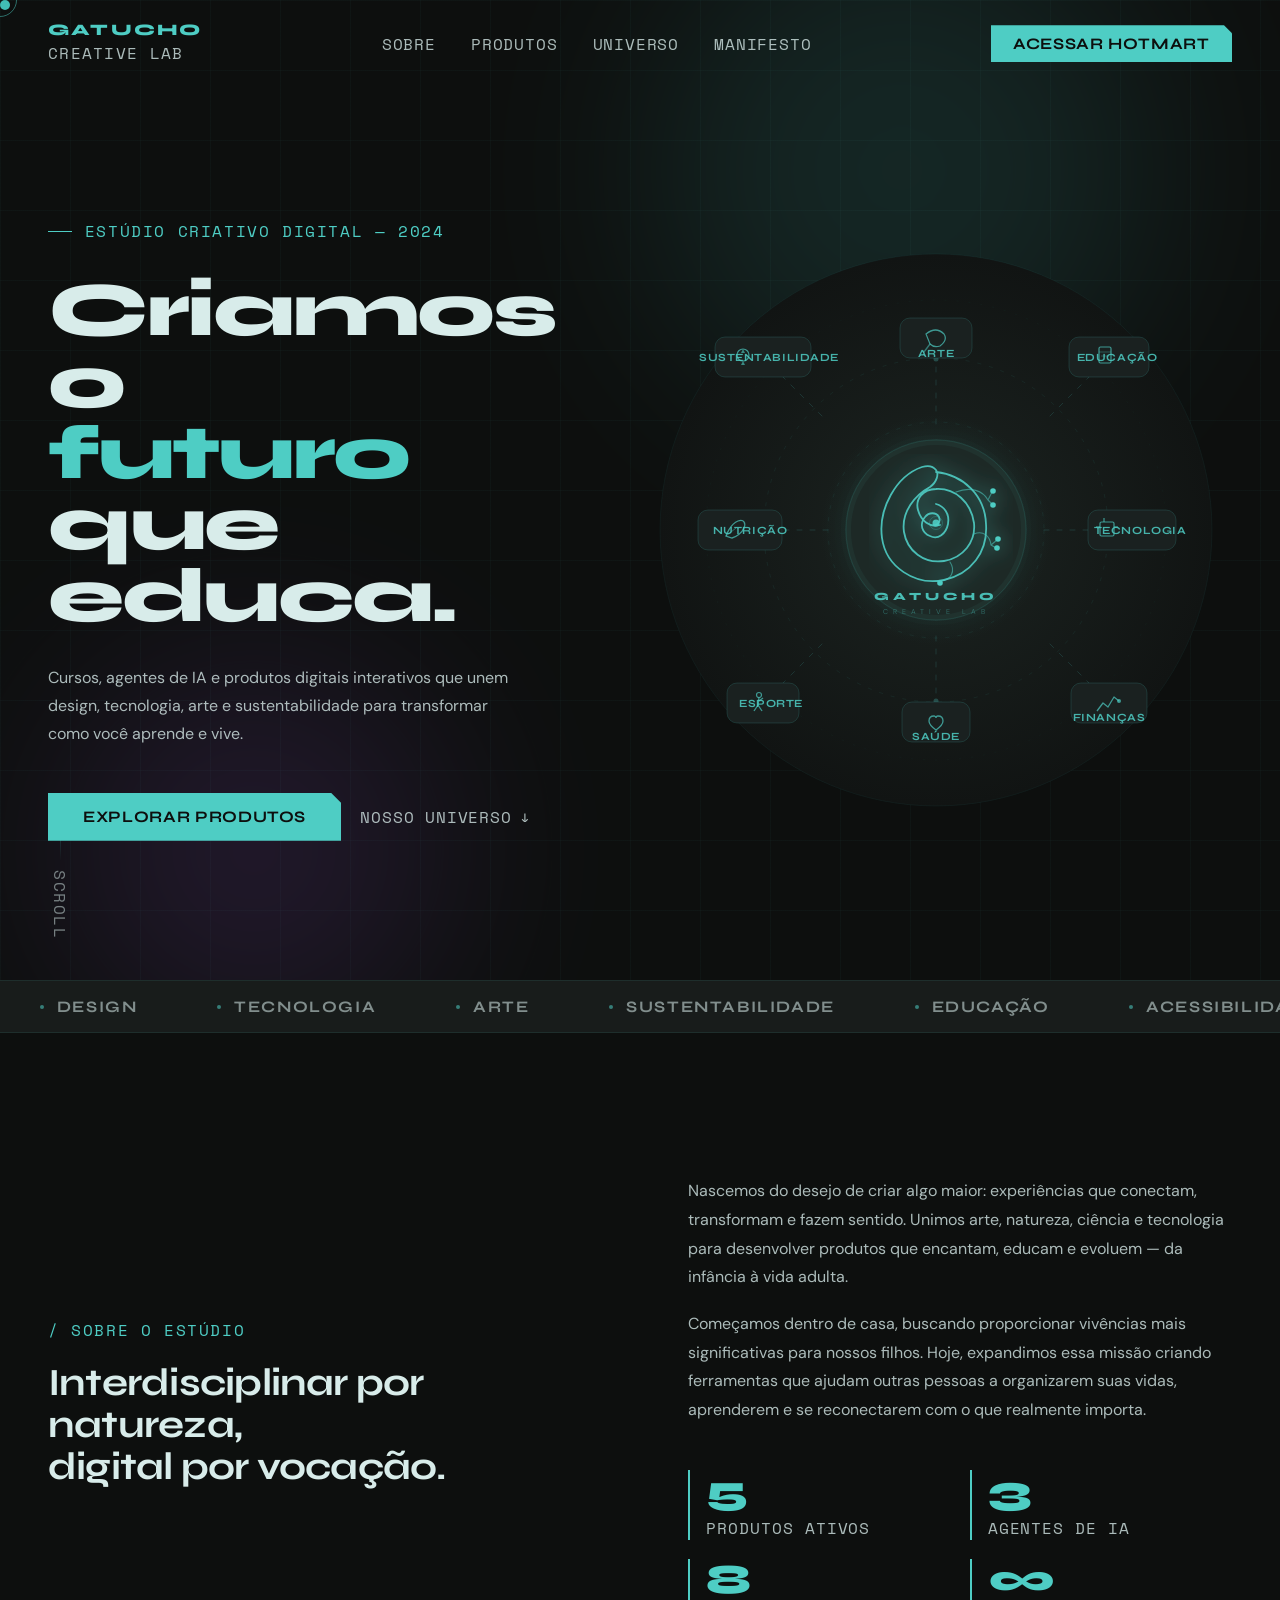
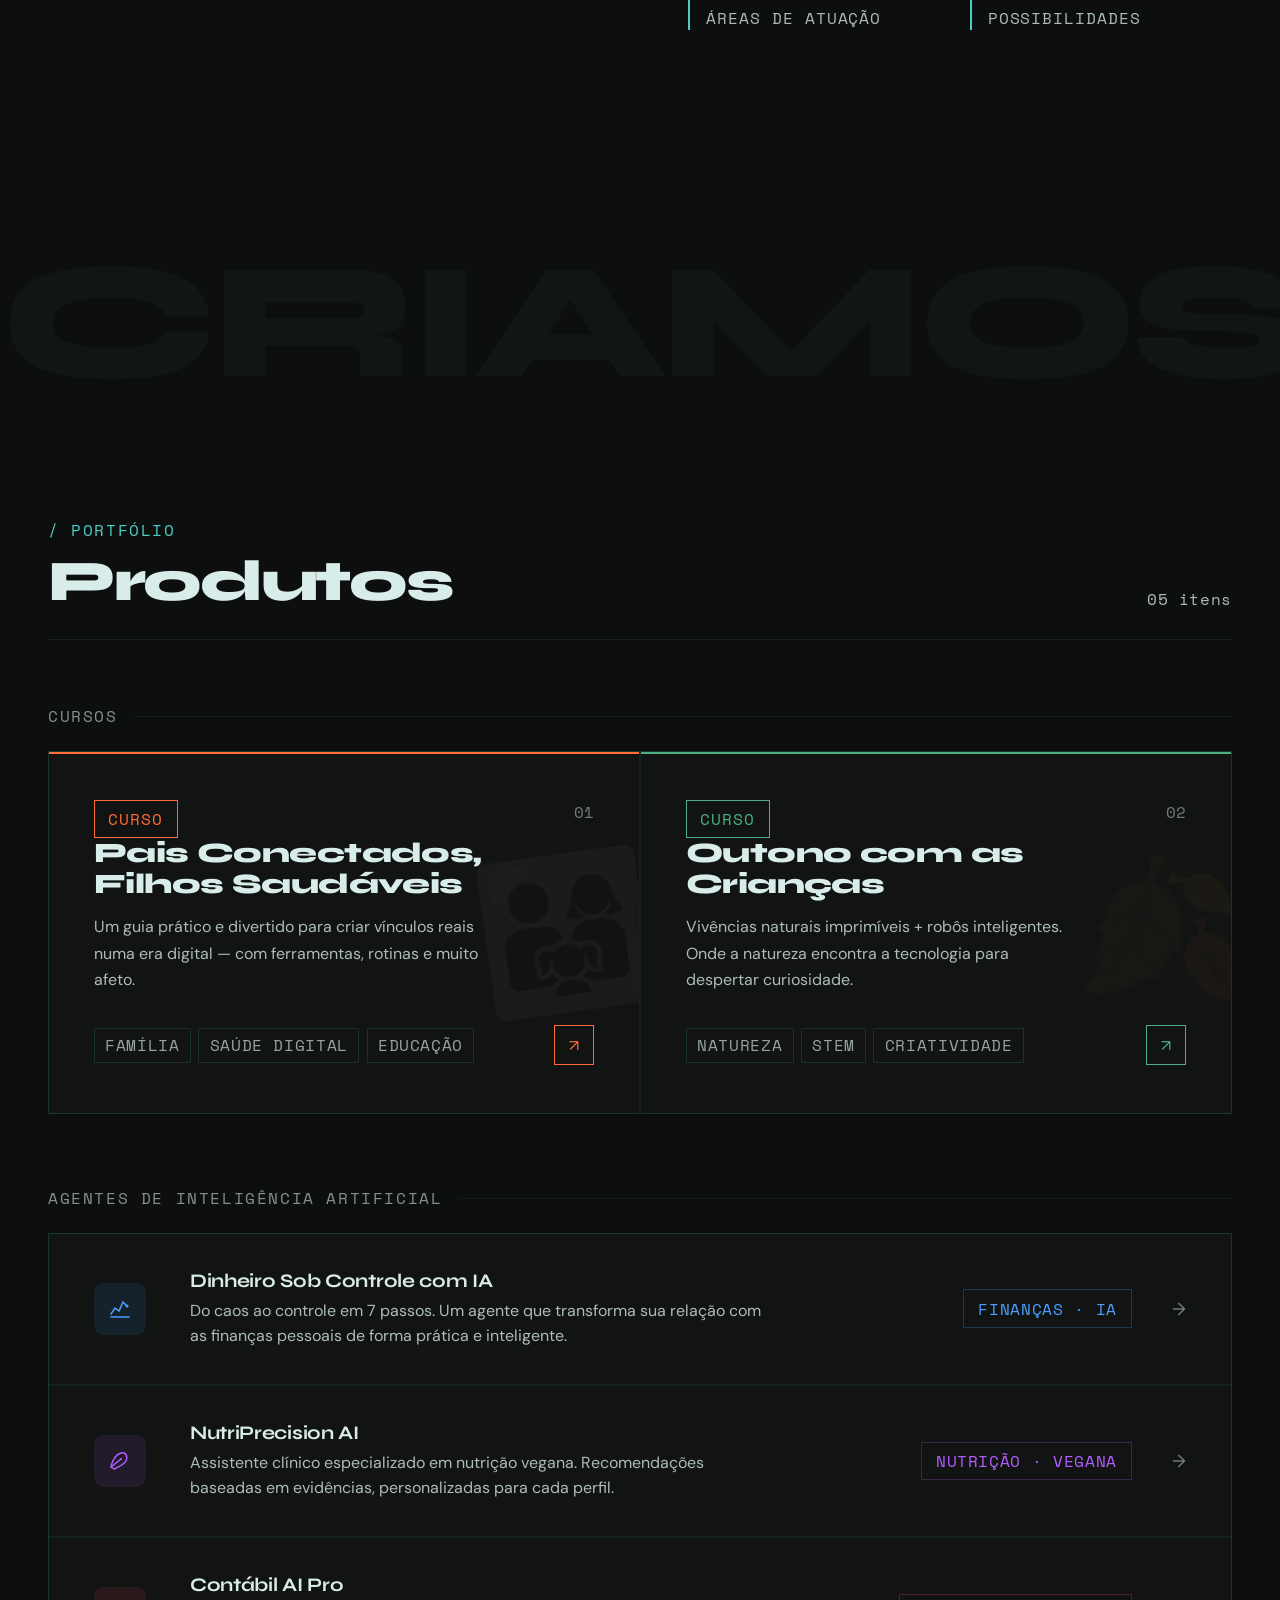
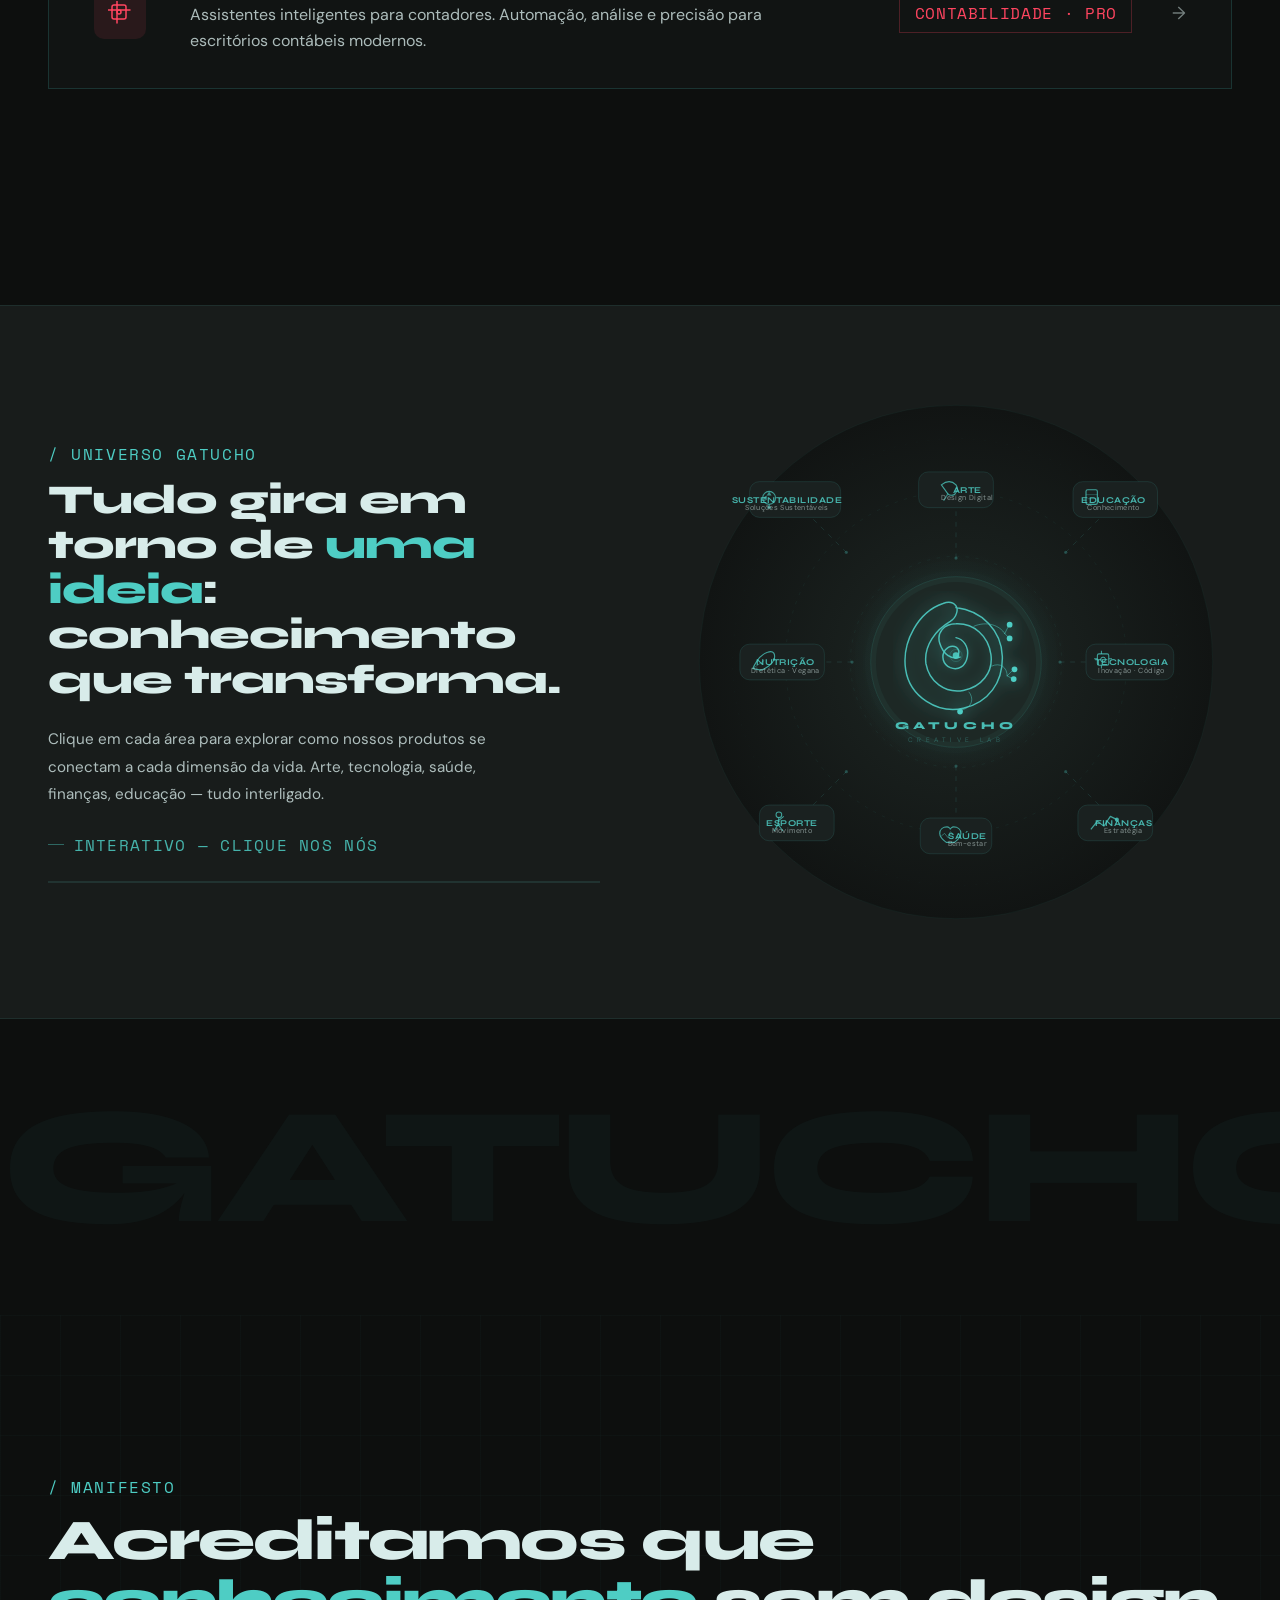
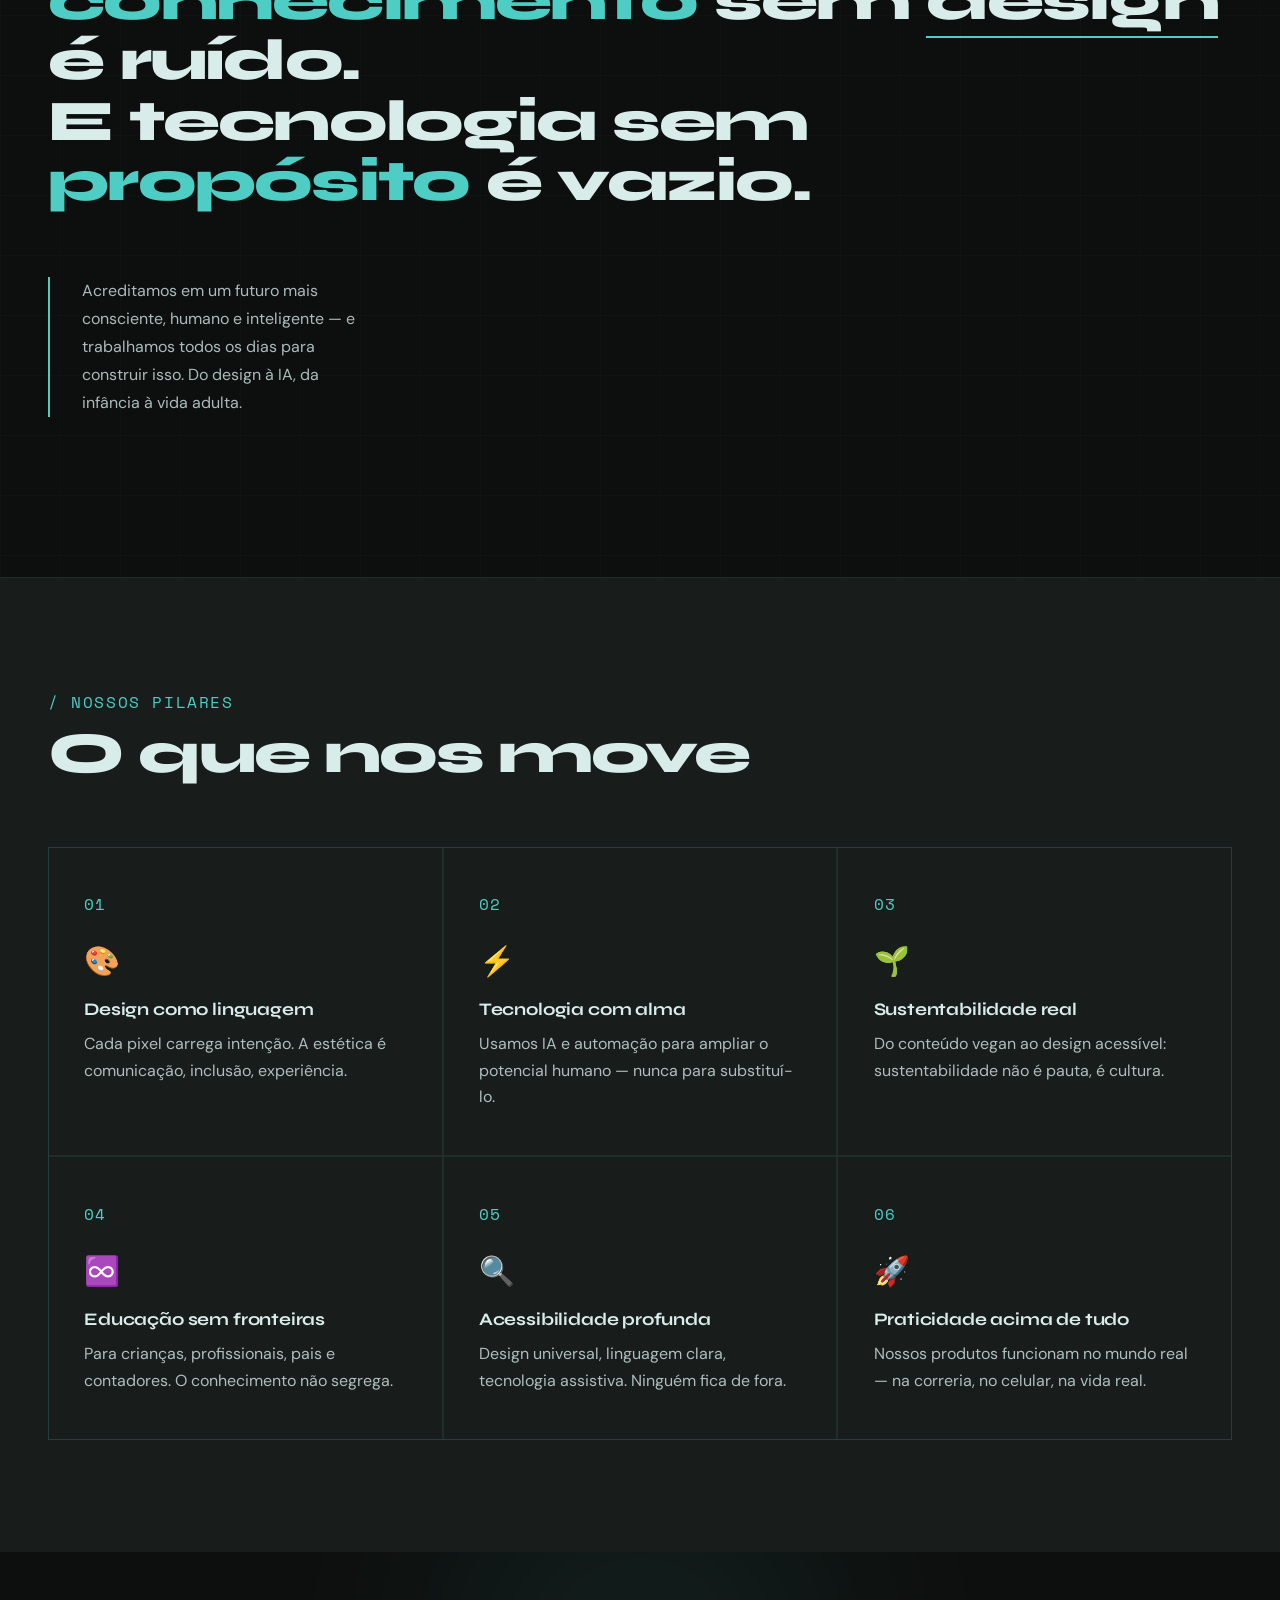
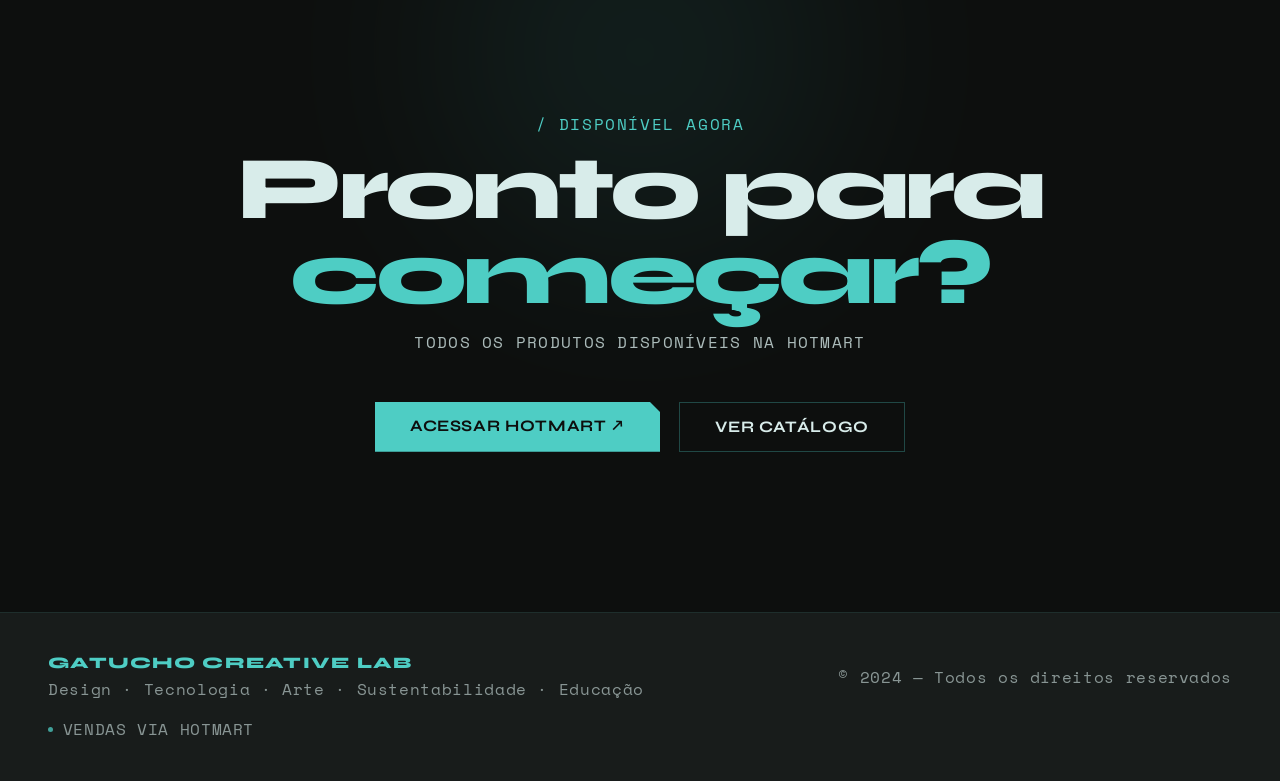
==== commit ce0ac419: "Add files via upload" ====
--- a/index.html
+++ b/index.html
@@ -7,7 +7,6 @@
 <title>Gatucho Creative Lab — Design · Tecnologia · Educação</title>
 <link href="https://fonts.googleapis.com/css2?family=Syne:wght@400;600;700;800&family=DM+Sans:ital,opsz,wght@0,9..40,300;0,9..40,400;0,9..40,500;1,9..40,300&family=Space+Mono:wght@400;700&display=swap" rel="stylesheet">
 <link rel="stylesheet" href="style.css">
-<link rel="stylesheet" href="admin.css">
 </head>
 <body>
 
@@ -253,8 +252,8 @@
     <!-- CURSOS -->
     <div class="products-group">
       <p class="group-label">Cursos</p>
-      <div class="cursos-grid rev">
-        <a href="https://hotmart.com/pt-br/club/gatucho-estudio-criativo/pais-conectados-filhos-saudaveis-um-guia-pratico-e-divertido/U96578138R?off=4kz82uzh" target="_blank" class="curso-card" data-c="pais">
+      <div class="cursos-grid rev" id="cursosGrid">
+        <a href="https://hotmart.com/pt-br/club/gatucho-estudio-criativo/pais-conectados-filhos-saudaveis-um-guia-pratico-e-divertido/U96578138R?off=4kz82uzh" target="_blank" class="curso-card static-product" data-c="pais" data-product-slug="pais-conectados-filhos-saudaveis">
           <div class="cc-bar" style="background:var(--col-pais)"></div>
           <div class="cc-top">
             <span class="cc-badge" style="color:var(--col-pais);border-color:var(--col-pais)">Curso</span>
@@ -275,7 +274,7 @@
           </div>
         </a>
 
-        <a href="https://go.hotmart.com/T99527076O" target="_blank" class="curso-card" data-c="outono">
+        <a href="https://go.hotmart.com/T99527076O" target="_blank" class="curso-card static-product" data-c="outono" data-product-slug="outono-com-as-criancas">
           <div class="cc-bar" style="background:var(--col-outono)"></div>
           <div class="cc-top">
             <span class="cc-badge" style="color:var(--col-outono);border-color:var(--col-outono)">Curso</span>
@@ -301,9 +300,9 @@
     <!-- AGENTES -->
     <div class="products-group">
       <p class="group-label">Agentes de Inteligência Artificial</p>
-      <div class="agentes-grid rev">
-
-        <a href="https://go.hotmart.com/S105379989Y" target="_blank" class="agente-card" data-c="dinheiro">
+      <div class="agentes-grid rev" id="agentesGrid">
+
+        <a href="https://go.hotmart.com/S105379989Y" target="_blank" class="agente-card static-product" data-c="dinheiro" data-product-slug="dinheiro-sob-controle-com-ia">
           <div class="ag-icon" style="background:rgba(74,158,255,.1)">
             <svg viewBox="0 0 24 24" fill="none" stroke="#4A9EFF" stroke-width="1.5" stroke-linecap="round">
               <polyline points="3,17 7,11 11,14 15,5 19,9"/><circle cx="19" cy="9" r="1.5" fill="#4A9EFF" stroke="none"/>
@@ -318,7 +317,7 @@
           <span class="ag-arrow">→</span>
         </a>
 
-        <a href="https://go.hotmart.com/K105381213J" target="_blank" class="agente-card" data-c="nutri">
+        <a href="https://go.hotmart.com/K105381213J" target="_blank" class="agente-card static-product" data-c="nutri" data-product-slug="nutriprecision-ai">
           <div class="ag-icon" style="background:rgba(180,94,255,.1)">
             <svg viewBox="0 0 24 24" fill="none" stroke="#B45EFF" stroke-width="1.5" stroke-linecap="round">
               <path d="M3,18 C3,18 5,6 13,4 C18,3 20,7 18,12 C16,16 10,18 6,20 Z"/>
@@ -334,7 +333,7 @@
           <span class="ag-arrow">→</span>
         </a>
 
-        <a href="https://go.hotmart.com/K105381900I" target="_blank" class="agente-card" data-c="contabil">
+        <a href="https://go.hotmart.com/K105381900I" target="_blank" class="agente-card static-product" data-c="contabil" data-product-slug="contabil-ai-pro">
           <div class="ag-icon" style="background:rgba(255,69,96,.1)">
             <svg viewBox="0 0 24 24" fill="none" stroke="#FF4560" stroke-width="1.5" stroke-linecap="round">
               <rect x="4" y="4" width="14" height="14" rx="2"/>
@@ -776,362 +775,9 @@
   document.getElementById('sobre').scrollIntoView({behavior:'smooth'});
 });
 </script>
-<!-- ═══════ ADMIN GATE ═══ -->
-<div class="admin-gate" id="adminGate">
-  <div class="admin-login">
-    <button class="admin-close-gate" onclick="document.getElementById('adminGate').classList.remove('active')">✕</button>
-    <h2>🔐 Área Admin</h2>
-    <p>Digite a senha para acessar o painel.</p>
-    <input type="password" id="adminPwd" placeholder="Senha de administrador" autocomplete="off">
-    <div class="admin-err" id="adminErr"></div>
-    <button onclick="tryLogin()">Entrar</button>
-  </div>
-</div>
-
-<!-- ═══════ ADMIN PANEL ═══ -->
-<div class="admin-panel" id="adminPanel">
-  <div class="admin-inner">
-    <div class="admin-header">
-      <h2>⚙ Painel Admin — Gatucho</h2>
-      <button class="admin-close" onclick="closeAdmin()">Sair ✕</button>
-    </div>
-
-    <div class="admin-tabs">
-      <button class="admin-tab active" onclick="switchTab('curso',this)">+ Novo Curso</button>
-      <button class="admin-tab" onclick="switchTab('agente',this)">+ Novo Agente</button>
-      <button class="admin-tab" onclick="switchTab('lista',this)">Cards Ativos</button>
-    </div>
-
-    <!-- FORM: Novo Curso -->
-    <div class="admin-form active" id="tab-curso">
-      <div class="admin-field">
-        <label>Nome do Curso</label>
-        <input type="text" id="c-nome" placeholder="Ex: Inverno com as Crianças">
-      </div>
-      <div class="admin-field">
-        <label>Descrição</label>
-        <textarea id="c-desc" rows="3" placeholder="Descrição breve do curso..."></textarea>
-      </div>
-      <div class="admin-row">
-        <div class="admin-field">
-          <label>Identificador (data-c)</label>
-          <input type="text" id="c-id" placeholder="Ex: inverno (sem espaços)">
-        </div>
-        <div class="admin-field">
-          <label>Cor (hex)</label>
-          <input type="color" id="c-cor" value="#5B9BD5">
-        </div>
-      </div>
-      <div class="admin-row">
-        <div class="admin-field">
-          <label>Emoji</label>
-          <input type="text" id="c-emoji" placeholder="❄️">
-        </div>
-        <div class="admin-field">
-          <label>Badge</label>
-          <input type="text" id="c-badge" placeholder="Curso" value="Curso">
-        </div>
-      </div>
-      <div class="admin-field">
-        <label>Link Hotmart</label>
-        <input type="url" id="c-link" placeholder="https://go.hotmart.com/...">
-      </div>
-      <div class="admin-field">
-        <label>Tags (separadas por vírgula)</label>
-        <input type="text" id="c-tags" placeholder="Natureza, STEM, Criatividade">
-      </div>
-      <button class="admin-submit" onclick="addCurso()">Adicionar Curso</button>
-      <div class="admin-msg" id="msg-curso">✓ Curso adicionado com sucesso!</div>
-    </div>
-
-    <!-- FORM: Novo Agente -->
-    <div class="admin-form" id="tab-agente">
-      <div class="admin-field">
-        <label>Nome do Agente</label>
-        <input type="text" id="a-nome" placeholder="Ex: Jurídico AI">
-      </div>
-      <div class="admin-field">
-        <label>Descrição</label>
-        <textarea id="a-desc" rows="3" placeholder="Descrição do agente..."></textarea>
-      </div>
-      <div class="admin-row">
-        <div class="admin-field">
-          <label>Identificador (data-c)</label>
-          <input type="text" id="a-id" placeholder="Ex: juridico (sem espaços)">
-        </div>
-        <div class="admin-field">
-          <label>Cor (hex)</label>
-          <input type="color" id="a-cor" value="#FFB347">
-        </div>
-      </div>
-      <div class="admin-field">
-        <label>Badge</label>
-        <input type="text" id="a-badge" placeholder="Jurídico · IA">
-      </div>
-      <div class="admin-field">
-        <label>Link Hotmart</label>
-        <input type="url" id="a-link" placeholder="https://go.hotmart.com/...">
-      </div>
-      <button class="admin-submit" onclick="addAgente()">Adicionar Agente</button>
-      <div class="admin-msg" id="msg-agente">✓ Agente adicionado com sucesso!</div>
-    </div>
-
-    <!-- Lista de cards -->
-    <div class="admin-form" id="tab-lista">
-      <div class="admin-list" id="adminList"></div>
-    </div>
-  </div>
-</div>
-
-<script>
-/* ═══════════════════════════════════════════════════════════
-   PROTEÇÃO ANTI-CÓPIA
-   ═══════════════════════════════════════════════════════════ */
-document.body.classList.add('protected');
-
-// Bloqueia menu de contexto (botão direito)
-document.addEventListener('contextmenu', e => e.preventDefault());
-
-// Bloqueia atalhos de teclado (Ctrl+U, Ctrl+S, Ctrl+Shift+I, F12)
-document.addEventListener('keydown', e => {
-  if (e.key === 'F12') e.preventDefault();
-  if (e.ctrlKey && e.shiftKey && (e.key === 'I' || e.key === 'J' || e.key === 'C')) e.preventDefault();
-  if (e.ctrlKey && (e.key === 'u' || e.key === 'U' || e.key === 's' || e.key === 'S')) e.preventDefault();
-});
-
-// Bloqueia arrastar imagens
-document.addEventListener('dragstart', e => { if(e.target.tagName==='IMG') e.preventDefault(); });
-
-/* ═══════════════════════════════════════════════════════════
-   SISTEMA DE AUTENTICAÇÃO
-   ───────────────────────
-   Senha padrão: gatucho2024
-   Para trocar, gere o SHA-256 da nova senha e substitua ADMIN_HASH.
-   ═══════════════════════════════════════════════════════════ */
-const ADMIN_HASH = '5e3540e78e1e049c22cfe3188e11d257b47c864a8e52b1bd083e101b1d93dcd3';
-
-async function sha256(str) {
-  const buf = await crypto.subtle.digest('SHA-256', new TextEncoder().encode(str));
-  return Array.from(new Uint8Array(buf)).map(b => b.toString(16).padStart(2,'0')).join('');
-}
-
-// Abre painel admin via #admin na URL
-if (location.hash === '#admin') {
-  document.getElementById('adminGate').classList.add('active');
-}
-window.addEventListener('hashchange', () => {
-  if (location.hash === '#admin') document.getElementById('adminGate').classList.add('active');
-});
-
-// Atalho secreto: Ctrl+Shift+A
-document.addEventListener('keydown', e => {
-  if (e.ctrlKey && e.shiftKey && e.key === 'A') {
-    e.preventDefault();
-    document.getElementById('adminGate').classList.add('active');
-    document.getElementById('adminPwd').focus();
-  }
-});
-
-async function tryLogin() {
-  const pwd = document.getElementById('adminPwd').value;
-  const hash = await sha256(pwd);
-  if (hash === ADMIN_HASH) {
-    document.getElementById('adminGate').classList.remove('active');
-    document.getElementById('adminPanel').classList.add('active');
-    document.getElementById('adminPwd').value = '';
-    document.getElementById('adminErr').textContent = '';
-    renderAdminList();
-  } else {
-    document.getElementById('adminErr').textContent = '✕ Senha incorreta';
-    document.getElementById('adminPwd').value = '';
-  }
-}
-
-document.getElementById('adminPwd').addEventListener('keydown', e => {
-  if (e.key === 'Enter') tryLogin();
-});
-
-function closeAdmin() {
-  document.getElementById('adminPanel').classList.remove('active');
-  location.hash = '';
-}
-
-function switchTab(tab, btn) {
-  document.querySelectorAll('.admin-form').forEach(f => f.classList.remove('active'));
-  document.querySelectorAll('.admin-tab').forEach(t => t.classList.remove('active'));
-  document.getElementById('tab-' + tab).classList.add('active');
-  btn.classList.add('active');
-  if (tab === 'lista') renderAdminList();
-}
-
-/* ═══════════════════════════════════════════════════════════
-   CRUD DE CARDS (localStorage)
-   ═══════════════════════════════════════════════════════════ */
-function getCards() {
-  return JSON.parse(localStorage.getItem('gatucho_cards') || '{"cursos":[],"agentes":[]}');
-}
-function saveCards(data) {
-  localStorage.setItem('gatucho_cards', JSON.stringify(data));
-}
-
-function addCurso() {
-  const nome = document.getElementById('c-nome').value.trim();
-  const desc = document.getElementById('c-desc').value.trim();
-  const id = document.getElementById('c-id').value.trim().toLowerCase().replace(/\s/g,'-');
-  const cor = document.getElementById('c-cor').value;
-  const emoji = document.getElementById('c-emoji').value.trim();
-  const badge = document.getElementById('c-badge').value.trim();
-  const link = document.getElementById('c-link').value.trim();
-  const tags = document.getElementById('c-tags').value.split(',').map(t=>t.trim()).filter(Boolean);
-
-  if (!nome || !id || !link) { alert('Preencha nome, identificador e link.'); return; }
-
-  const data = getCards();
-  data.cursos.push({ nome, desc, id, cor, emoji, badge, link, tags, num: String(data.cursos.length + 3).padStart(2,'0') });
-  saveCards(data);
-  renderDynamicCards();
-  showMsg('msg-curso');
-  ['c-nome','c-desc','c-id','c-emoji','c-link','c-tags'].forEach(x => document.getElementById(x).value = '');
-}
-
-function addAgente() {
-  const nome = document.getElementById('a-nome').value.trim();
-  const desc = document.getElementById('a-desc').value.trim();
-  const id = document.getElementById('a-id').value.trim().toLowerCase().replace(/\s/g,'-');
-  const cor = document.getElementById('a-cor').value;
-  const badge = document.getElementById('a-badge').value.trim();
-  const link = document.getElementById('a-link').value.trim();
-
-  if (!nome || !id || !link) { alert('Preencha nome, identificador e link.'); return; }
-
-  const data = getCards();
-  data.agentes.push({ nome, desc, id, cor, badge, link });
-  saveCards(data);
-  renderDynamicCards();
-  showMsg('msg-agente');
-  ['a-nome','a-desc','a-id','a-link','a-badge'].forEach(x => document.getElementById(x).value = '');
-}
-
-function removeCard(type, idx) {
-  if (!confirm('Remover este card?')) return;
-  const data = getCards();
-  data[type].splice(idx, 1);
-  saveCards(data);
-  renderDynamicCards();
-  renderAdminList();
-}
-
-function showMsg(id) {
-  const el = document.getElementById(id);
-  el.classList.add('show');
-  setTimeout(() => el.classList.remove('show'), 3000);
-}
-
-function renderAdminList() {
-  const data = getCards();
-  const list = document.getElementById('adminList');
-  let html = '<p style="font-family:var(--ff-mono);font-size:1rem;color:var(--fg-dim);margin-bottom:1rem">Cards adicionados pelo painel admin:</p>';
-
-  if (data.cursos.length === 0 && data.agentes.length === 0) {
-    html += '<p style="color:var(--fg-dim);font-size:1rem">Nenhum card dinâmico adicionado ainda.</p>';
-  }
-
-  data.cursos.forEach((c, i) => {
-    html += `<div class="admin-list-item">
-      <div class="item-info"><span class="item-color" style="background:${c.cor}"></span>
-      <span class="item-name">${c.nome}</span><span class="item-type">Curso</span></div>
-      <button class="item-del" onclick="removeCard('cursos',${i})">Remover</button></div>`;
-  });
-
-  data.agentes.forEach((a, i) => {
-    html += `<div class="admin-list-item">
-      <div class="item-info"><span class="item-color" style="background:${a.cor}"></span>
-      <span class="item-name">${a.nome}</span><span class="item-type">Agente IA</span></div>
-      <button class="item-del" onclick="removeCard('agentes',${i})">Remover</button></div>`;
-  });
-
-  list.innerHTML = html;
-}
-
-/* ═══════════════════════════════════════════════════════════
-   RENDERIZAÇÃO DINÂMICA DE CARDS
-   ═══════════════════════════════════════════════════════════ */
-function renderDynamicCards() {
-  const data = getCards();
-  
-  // Injeta CSS dinâmico para cores dos novos cards
-  let dynStyle = document.getElementById('dynCardStyles');
-  if (!dynStyle) { dynStyle = document.createElement('style'); dynStyle.id='dynCardStyles'; document.head.appendChild(dynStyle); }
-  let css = '';
-  data.cursos.forEach(c => {
-    css += `.curso-card[data-c="${c.id}"]::before{background:${c.cor}}\n`;
-  });
-  data.agentes.forEach(a => {
-    css += `.agente-card[data-c="${a.id}"]::before{background:${a.cor}}\n`;
-  });
-  dynStyle.textContent = css;
-
-  // Remove cards dinâmicos anteriores
-  document.querySelectorAll('.dyn-curso').forEach(el => el.remove());
-  document.querySelectorAll('.dyn-agente').forEach(el => el.remove());
-
-  // Insere cursos
-  const cursosGrid = document.querySelector('.cursos-grid');
-  data.cursos.forEach(c => {
-    const tagsHtml = c.tags.map(t => `<span class="tag">${t}</span>`).join('');
-    const card = document.createElement('a');
-    card.href = c.link; card.target = '_blank';
-    card.className = 'curso-card dyn-curso'; card.dataset.c = c.id;
-    card.innerHTML = `
-      <div class="cc-bar" style="background:${c.cor}"></div>
-      <div class="cc-top">
-        <span class="cc-badge" style="color:${c.cor};border-color:${c.cor}">${c.badge}</span>
-        <span class="cc-num">${c.num}</span>
-      </div>
-      <div class="cc-emoji">${c.emoji}</div>
-      <div>
-        <h3 class="cc-title">${c.nome}</h3>
-        <p class="cc-desc">${c.desc}</p>
-        <div class="cc-footer">
-          <div class="cc-tags">${tagsHtml}</div>
-          <div class="cc-arrow" style="border-color:${c.cor};color:${c.cor}">↗</div>
-        </div>
-      </div>`;
-    cursosGrid.appendChild(card);
-  });
-
-  // Insere agentes
-  const agentesGrid = document.querySelector('.agentes-grid');
-  data.agentes.forEach(a => {
-    const card = document.createElement('a');
-    card.href = a.link; card.target = '_blank';
-    card.className = 'agente-card dyn-agente'; card.dataset.c = a.id;
-    card.innerHTML = `
-      <div class="ag-icon" style="background:${a.cor}22">
-        <svg viewBox="0 0 24 24" fill="none" stroke="${a.cor}" stroke-width="1.5" stroke-linecap="round">
-          <circle cx="12" cy="12" r="8"/><circle cx="12" cy="12" r="3"/>
-          <line x1="12" y1="1" x2="12" y2="4"/><line x1="12" y1="20" x2="12" y2="23"/>
-          <line x1="1" y1="12" x2="4" y2="12"/><line x1="20" y1="12" x2="23" y2="12"/>
-        </svg>
-      </div>
-      <div>
-        <div class="ag-name">${a.nome}</div>
-        <div class="ag-desc">${a.desc}</div>
-      </div>
-      <span class="ag-badge" style="color:${a.cor};border-color:${a.cor}44">${a.badge}</span>
-      <span class="ag-arrow">→</span>`;
-    agentesGrid.appendChild(card);
-  });
-
-  // Atualiza contagem
-  const total = 5 + data.cursos.length + data.agentes.length;
-  const countEl = document.querySelector('.sec-count');
-  if (countEl) countEl.textContent = String(total).padStart(2,'0') + ' itens';
-}
-
-// Renderiza cards ao carregar a página
-renderDynamicCards();
-</script>
+<!-- Gatucho Autopilot: catálogo persistente + métricas anônimas.
+     Segredos nunca ficam neste arquivo. -->
+<script src="supabase-config.js"></script>
+<script type="module" src="autopilot-public.js"></script>
 </body>
 </html>
-
